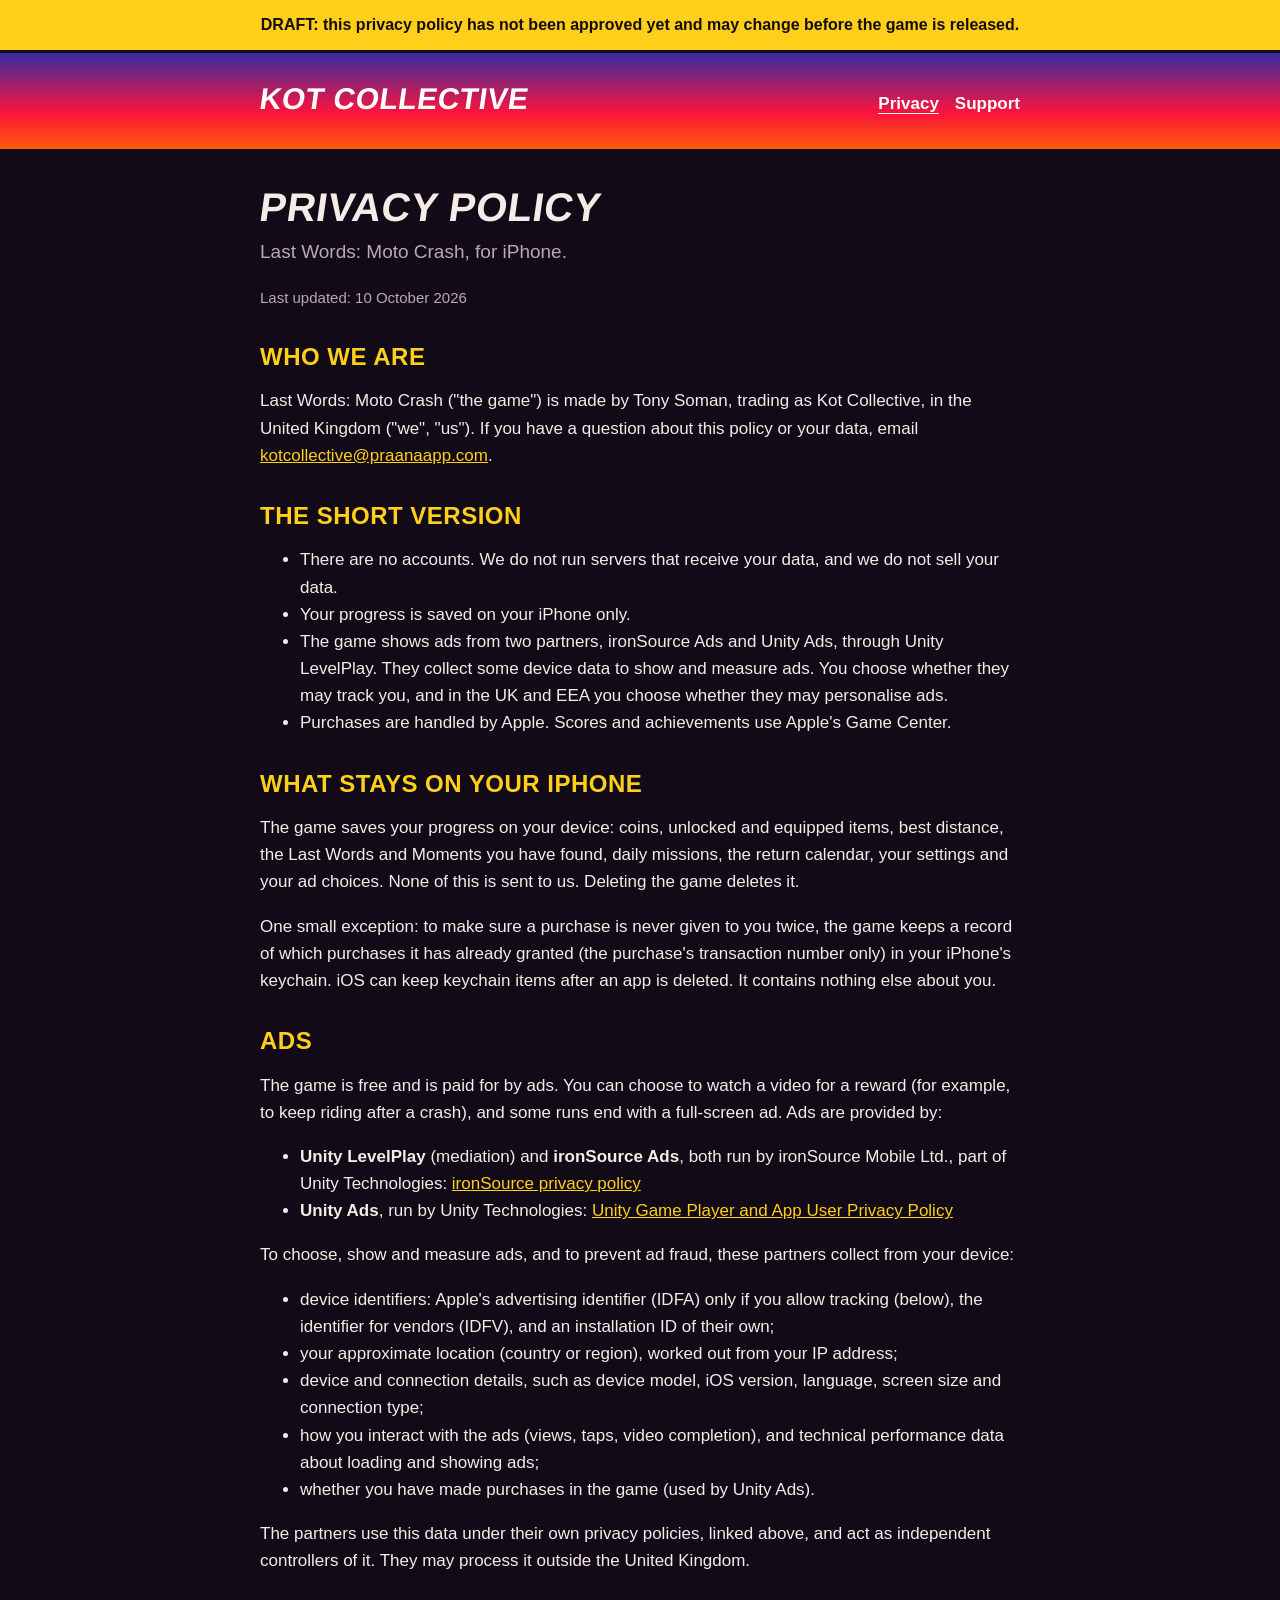
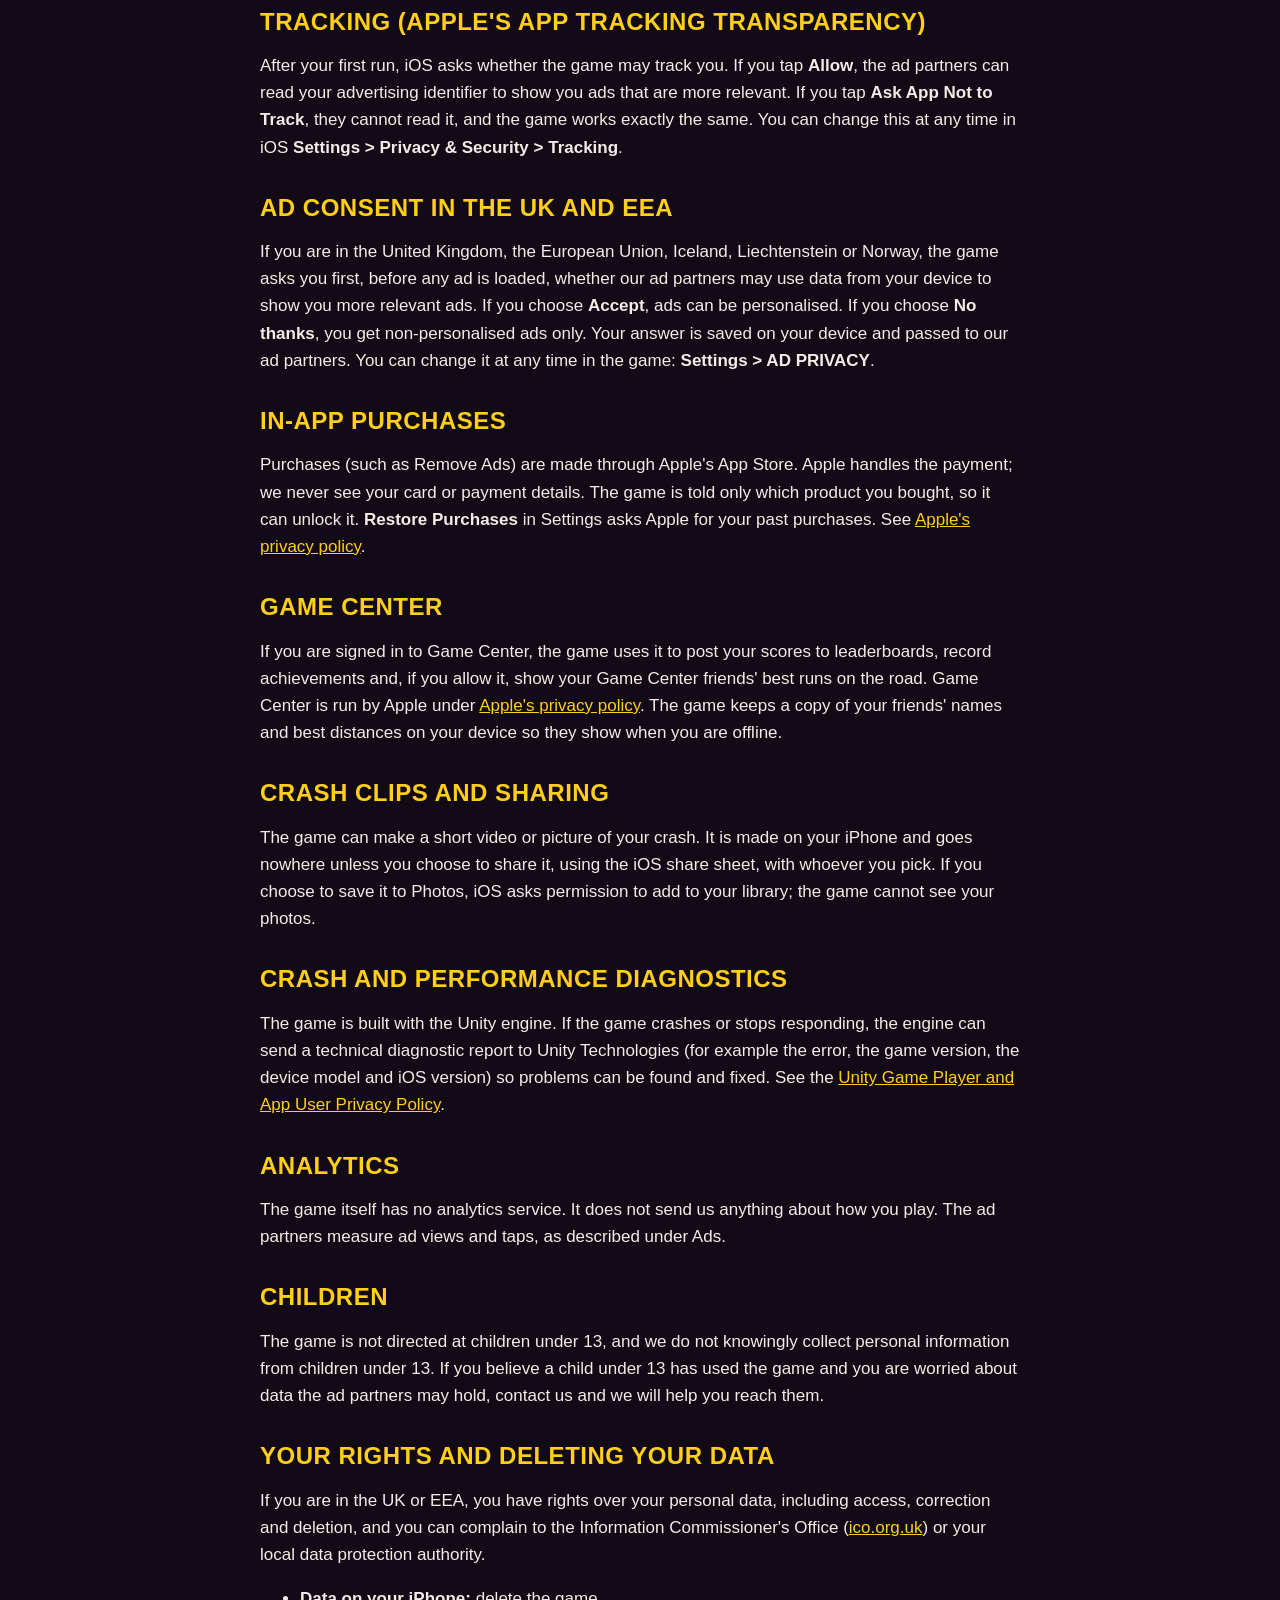
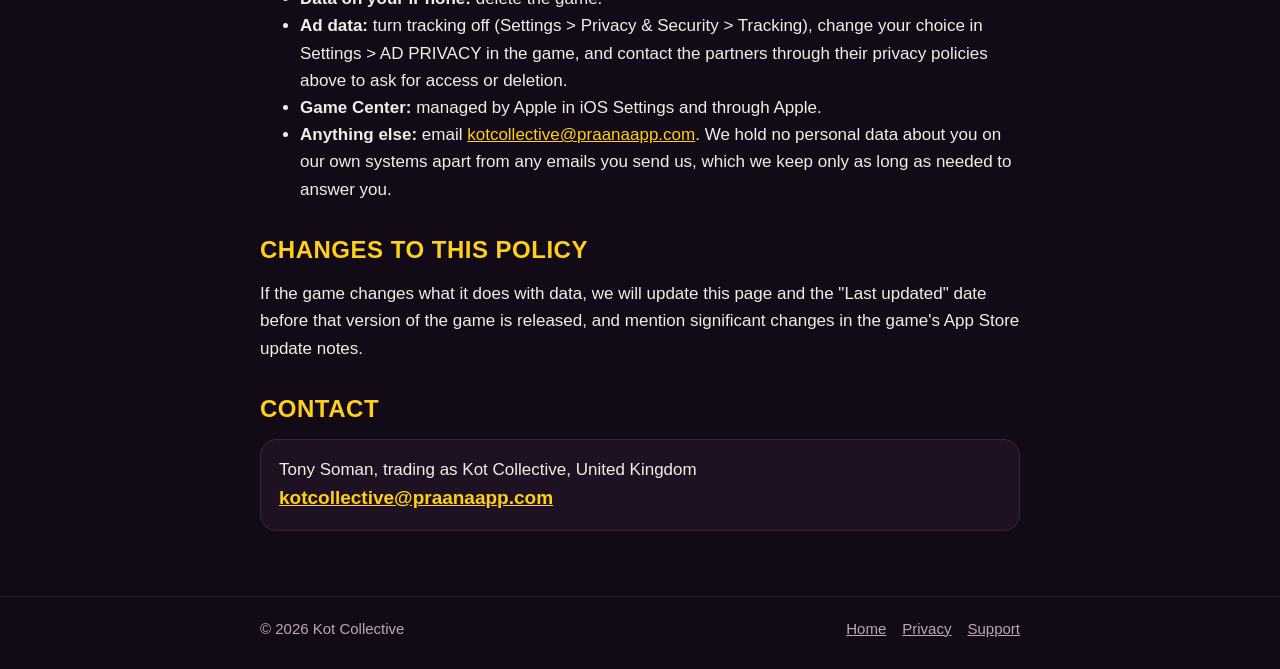
==== privacy/index.html @ b00e263d "Kot Collective site: home, privacy policy (DRAFT), support, app-ads.txt" ====
<!doctype html>
<html lang="en-GB">
<head>
<meta charset="utf-8">
<meta name="viewport" content="width=device-width, initial-scale=1">
<title>Privacy Policy - Kot Collective</title>
<meta name="description" content="Privacy policy for Last Words: Moto Crash by Kot Collective.">
<link rel="stylesheet" href="/assets/style.css">
<link rel="icon" type="image/png" href="/assets/last-words-icon.png">
</head>
<body>
<div class="draft" role="note">DRAFT: this privacy policy has not been approved yet and may change before the game is released.</div>
<header class="sky">
  <div class="wrap">
    <a class="brand" href="/">Kot Collective</a>
    <nav><a href="/privacy/" aria-current="page">Privacy</a><a href="/support/">Support</a></nav>
  </div>
</header>

<main>
  <div class="wrap">
    <h1>Privacy Policy</h1>
    <p class="lede">Last Words: Moto Crash, for iPhone.</p>
    <p class="updated">Last updated: 10 October 2026</p>

    <h2>Who we are</h2>
    <p>Last Words: Moto Crash ("the game") is made by Tony Soman, trading as Kot Collective, in the United Kingdom ("we", "us"). If you have a question about this policy or your data, email <a href="mailto:kotcollective@praanaapp.com">kotcollective@praanaapp.com</a>.</p>

    <h2>The short version</h2>
    <ul>
      <li>There are no accounts. We do not run servers that receive your data, and we do not sell your data.</li>
      <li>Your progress is saved on your iPhone only.</li>
      <li>The game shows ads from two partners, ironSource Ads and Unity Ads, through Unity LevelPlay. They collect some device data to show and measure ads. You choose whether they may track you, and in the UK and EEA you choose whether they may personalise ads.</li>
      <li>Purchases are handled by Apple. Scores and achievements use Apple's Game Center.</li>
    </ul>

    <h2>What stays on your iPhone</h2>
    <p>The game saves your progress on your device: coins, unlocked and equipped items, best distance, the Last Words and Moments you have found, daily missions, the return calendar, your settings and your ad choices. None of this is sent to us. Deleting the game deletes it.</p>
    <p>One small exception: to make sure a purchase is never given to you twice, the game keeps a record of which purchases it has already granted (the purchase's transaction number only) in your iPhone's keychain. iOS can keep keychain items after an app is deleted. It contains nothing else about you.</p>

    <h2>Ads</h2>
    <p>The game is free and is paid for by ads. You can choose to watch a video for a reward (for example, to keep riding after a crash), and some runs end with a full-screen ad. Ads are provided by:</p>
    <ul>
      <li><strong>Unity LevelPlay</strong> (mediation) and <strong>ironSource Ads</strong>, both run by ironSource Mobile Ltd., part of Unity Technologies: <a href="https://cdn.iads.unity3d.com/privacy-policy/privacypolicy.html">ironSource privacy policy</a></li>
      <li><strong>Unity Ads</strong>, run by Unity Technologies: <a href="https://unity.com/legal/game-player-and-app-user-privacy-policy">Unity Game Player and App User Privacy Policy</a></li>
    </ul>
    <p>To choose, show and measure ads, and to prevent ad fraud, these partners collect from your device:</p>
    <ul>
      <li>device identifiers: Apple's advertising identifier (IDFA) only if you allow tracking (below), the identifier for vendors (IDFV), and an installation ID of their own;</li>
      <li>your approximate location (country or region), worked out from your IP address;</li>
      <li>device and connection details, such as device model, iOS version, language, screen size and connection type;</li>
      <li>how you interact with the ads (views, taps, video completion), and technical performance data about loading and showing ads;</li>
      <li>whether you have made purchases in the game (used by Unity Ads).</li>
    </ul>
    <p>The partners use this data under their own privacy policies, linked above, and act as independent controllers of it. They may process it outside the United Kingdom.</p>

    <h2>Tracking (Apple's App Tracking Transparency)</h2>
    <p>After your first run, iOS asks whether the game may track you. If you tap <strong>Allow</strong>, the ad partners can read your advertising identifier to show you ads that are more relevant. If you tap <strong>Ask App Not to Track</strong>, they cannot read it, and the game works exactly the same. You can change this at any time in iOS <strong>Settings &gt; Privacy &amp; Security &gt; Tracking</strong>.</p>

    <h2>Ad consent in the UK and EEA</h2>
    <p>If you are in the United Kingdom, the European Union, Iceland, Liechtenstein or Norway, the game asks you first, before any ad is loaded, whether our ad partners may use data from your device to show you more relevant ads. If you choose <strong>Accept</strong>, ads can be personalised. If you choose <strong>No thanks</strong>, you get non-personalised ads only. Your answer is saved on your device and passed to our ad partners. You can change it at any time in the game: <strong>Settings &gt; AD PRIVACY</strong>.</p>

    <h2>In-app purchases</h2>
    <p>Purchases (such as Remove Ads) are made through Apple's App Store. Apple handles the payment; we never see your card or payment details. The game is told only which product you bought, so it can unlock it. <strong>Restore Purchases</strong> in Settings asks Apple for your past purchases. See <a href="https://www.apple.com/legal/privacy/">Apple's privacy policy</a>.</p>

    <h2>Game Center</h2>
    <p>If you are signed in to Game Center, the game uses it to post your scores to leaderboards, record achievements and, if you allow it, show your Game Center friends' best runs on the road. Game Center is run by Apple under <a href="https://www.apple.com/legal/privacy/">Apple's privacy policy</a>. The game keeps a copy of your friends' names and best distances on your device so they show when you are offline.</p>

    <h2>Crash clips and sharing</h2>
    <p>The game can make a short video or picture of your crash. It is made on your iPhone and goes nowhere unless you choose to share it, using the iOS share sheet, with whoever you pick. If you choose to save it to Photos, iOS asks permission to add to your library; the game cannot see your photos.</p>

    <h2>Crash and performance diagnostics</h2>
    <p>The game is built with the Unity engine. If the game crashes or stops responding, the engine can send a technical diagnostic report to Unity Technologies (for example the error, the game version, the device model and iOS version) so problems can be found and fixed. See the <a href="https://unity.com/legal/game-player-and-app-user-privacy-policy">Unity Game Player and App User Privacy Policy</a>.</p>

    <h2>Analytics</h2>
    <p>The game itself has no analytics service. It does not send us anything about how you play. The ad partners measure ad views and taps, as described under Ads.</p>

    <h2>Children</h2>
    <p>The game is not directed at children under 13, and we do not knowingly collect personal information from children under 13. If you believe a child under 13 has used the game and you are worried about data the ad partners may hold, contact us and we will help you reach them.</p>

    <h2>Your rights and deleting your data</h2>
    <p>If you are in the UK or EEA, you have rights over your personal data, including access, correction and deletion, and you can complain to the Information Commissioner's Office (<a href="https://ico.org.uk/">ico.org.uk</a>) or your local data protection authority.</p>
    <ul>
      <li><strong>Data on your iPhone:</strong> delete the game.</li>
      <li><strong>Ad data:</strong> turn tracking off (Settings &gt; Privacy &amp; Security &gt; Tracking), change your choice in Settings &gt; AD PRIVACY in the game, and contact the partners through their privacy policies above to ask for access or deletion.</li>
      <li><strong>Game Center:</strong> managed by Apple in iOS Settings and through Apple.</li>
      <li><strong>Anything else:</strong> email <a href="mailto:kotcollective@praanaapp.com">kotcollective@praanaapp.com</a>. We hold no personal data about you on our own systems apart from any emails you send us, which we keep only as long as needed to answer you.</li>
    </ul>

    <h2>Changes to this policy</h2>
    <p>If the game changes what it does with data, we will update this page and the "Last updated" date before that version of the game is released, and mention significant changes in the game's App Store update notes.</p>

    <h2>Contact</h2>
    <p class="contact">Tony Soman, trading as Kot Collective, United Kingdom<br><a href="mailto:kotcollective@praanaapp.com">kotcollective@praanaapp.com</a></p>
  </div>
</main>

<footer>
  <div class="wrap">
    <span>&copy; 2026 Kot Collective</span>
    <span><a href="/">Home</a><a href="/privacy/">Privacy</a><a href="/support/">Support</a></span>
  </div>
</footer>
</body>
</html>
---- assets/style.css ----
/* Kot Collective - plain CSS, no frameworks, no web fonts (nothing is loaded from anyone else's server). */
:root {
  --bg: #120a16;
  --panel: #1e1222;
  --ink: #f4ece6;
  --muted: #b9a9b4;
  --orange: #ff5a0a;
  --magenta: #fa143c;
  --purple: #372da0;
  --yellow: #ffcf19;
  --display: "Avenir Next Condensed", "Impact", "Haettenschweiler", "Arial Narrow", "Roboto Condensed", sans-serif;
  --body: -apple-system, BlinkMacSystemFont, "Segoe UI", Roboto, "Helvetica Neue", Arial, sans-serif;
}
* { box-sizing: border-box; }
html { -webkit-text-size-adjust: 100%; }
body {
  margin: 0; background: var(--bg); color: var(--ink);
  font: 17px/1.6 var(--body);
  min-height: 100vh; display: flex; flex-direction: column;
}
a { color: var(--yellow); }
a:hover { color: #fff; }

/* the sunset band across the top - the game's own sky colours */
.sky {
  background: linear-gradient(180deg, var(--purple) 0%, var(--magenta) 62%, var(--orange) 100%);
  padding: 22px 20px 26px;
}
.sky .wrap { display: flex; align-items: baseline; justify-content: space-between; gap: 16px; flex-wrap: wrap; }
.brand {
  font-family: var(--display); font-weight: 800; font-stretch: condensed; text-transform: uppercase;
  font-size: 30px; letter-spacing: 0.5px; color: #fff; text-decoration: none;
  display: inline-block; transform: skewX(-8deg);
}
.brand:hover { color: #fff; }
.sky nav a { color: #fff; text-decoration: none; font-weight: 600; margin-left: 16px; }
.sky nav a:first-child { margin-left: 0; }
.sky nav a:hover, .sky nav a[aria-current="page"] { text-decoration: underline; text-underline-offset: 4px; }

.wrap { max-width: 760px; margin: 0 auto; }
main { flex: 1; padding: 36px 16px 48px; }

h1, h2 {
  font-family: var(--display); font-weight: 800; font-stretch: condensed; text-transform: uppercase;
  letter-spacing: 0.5px; line-height: 1.1;
}
h1 { font-size: 40px; margin: 0 0 8px; transform: skewX(-8deg); transform-origin: left; }
h2 { font-size: 24px; margin: 34px 0 8px; color: var(--yellow); }
h3 { font-size: 18px; margin: 22px 0 4px; }
p, li { color: var(--ink); }
.lede { color: var(--muted); font-size: 19px; margin-top: 0; }
.updated { color: var(--muted); font-size: 15px; }

/* the draft banner: stays until Tony approves the policy */
.draft {
  background: var(--yellow); color: #140c10; font-weight: 700; text-align: center;
  padding: 12px 16px; border-bottom: 3px solid #140c10; font-size: 16px;
}

/* the game card on the home page */
.card {
  display: flex; gap: 20px; align-items: center;
  background: var(--panel); border: 1px solid #3a2638; border-radius: 22px; padding: 20px;
  box-shadow: 0 10px 30px rgba(0, 0, 0, 0.35);
}
.card img.icon { width: 112px; height: 112px; border-radius: 24px; flex: none; }
.card h2 { margin: 0 0 6px; color: #fff; font-size: 30px; transform: skewX(-8deg); transform-origin: left; }
.card p { margin: 0 0 12px; color: var(--muted); }
.badge img { height: 48px; width: auto; display: block; }
.soon { display: inline-block; font-weight: 700; color: var(--yellow); }

.faq h3 { color: #fff; }
.contact {
  background: var(--panel); border-radius: 16px; padding: 16px 18px; border: 1px solid #3a2638;
}
.contact a { font-weight: 700; font-size: 19px; word-break: break-all; }

footer { border-top: 1px solid #2c1a2c; padding: 20px 16px 28px; color: var(--muted); font-size: 15px; }
footer .wrap { display: flex; justify-content: space-between; gap: 12px; flex-wrap: wrap; }
footer a { color: var(--muted); margin-left: 16px; }
footer a:first-child { margin-left: 0; }
footer a:hover { color: #fff; }

@media (max-width: 520px) {
  body { font-size: 16px; }
  .brand { font-size: 26px; }
  h1 { font-size: 32px; }
  .card { flex-direction: column; align-items: flex-start; }
  .card img.icon { width: 96px; height: 96px; border-radius: 21px; }
  .card h2 { font-size: 26px; }
}
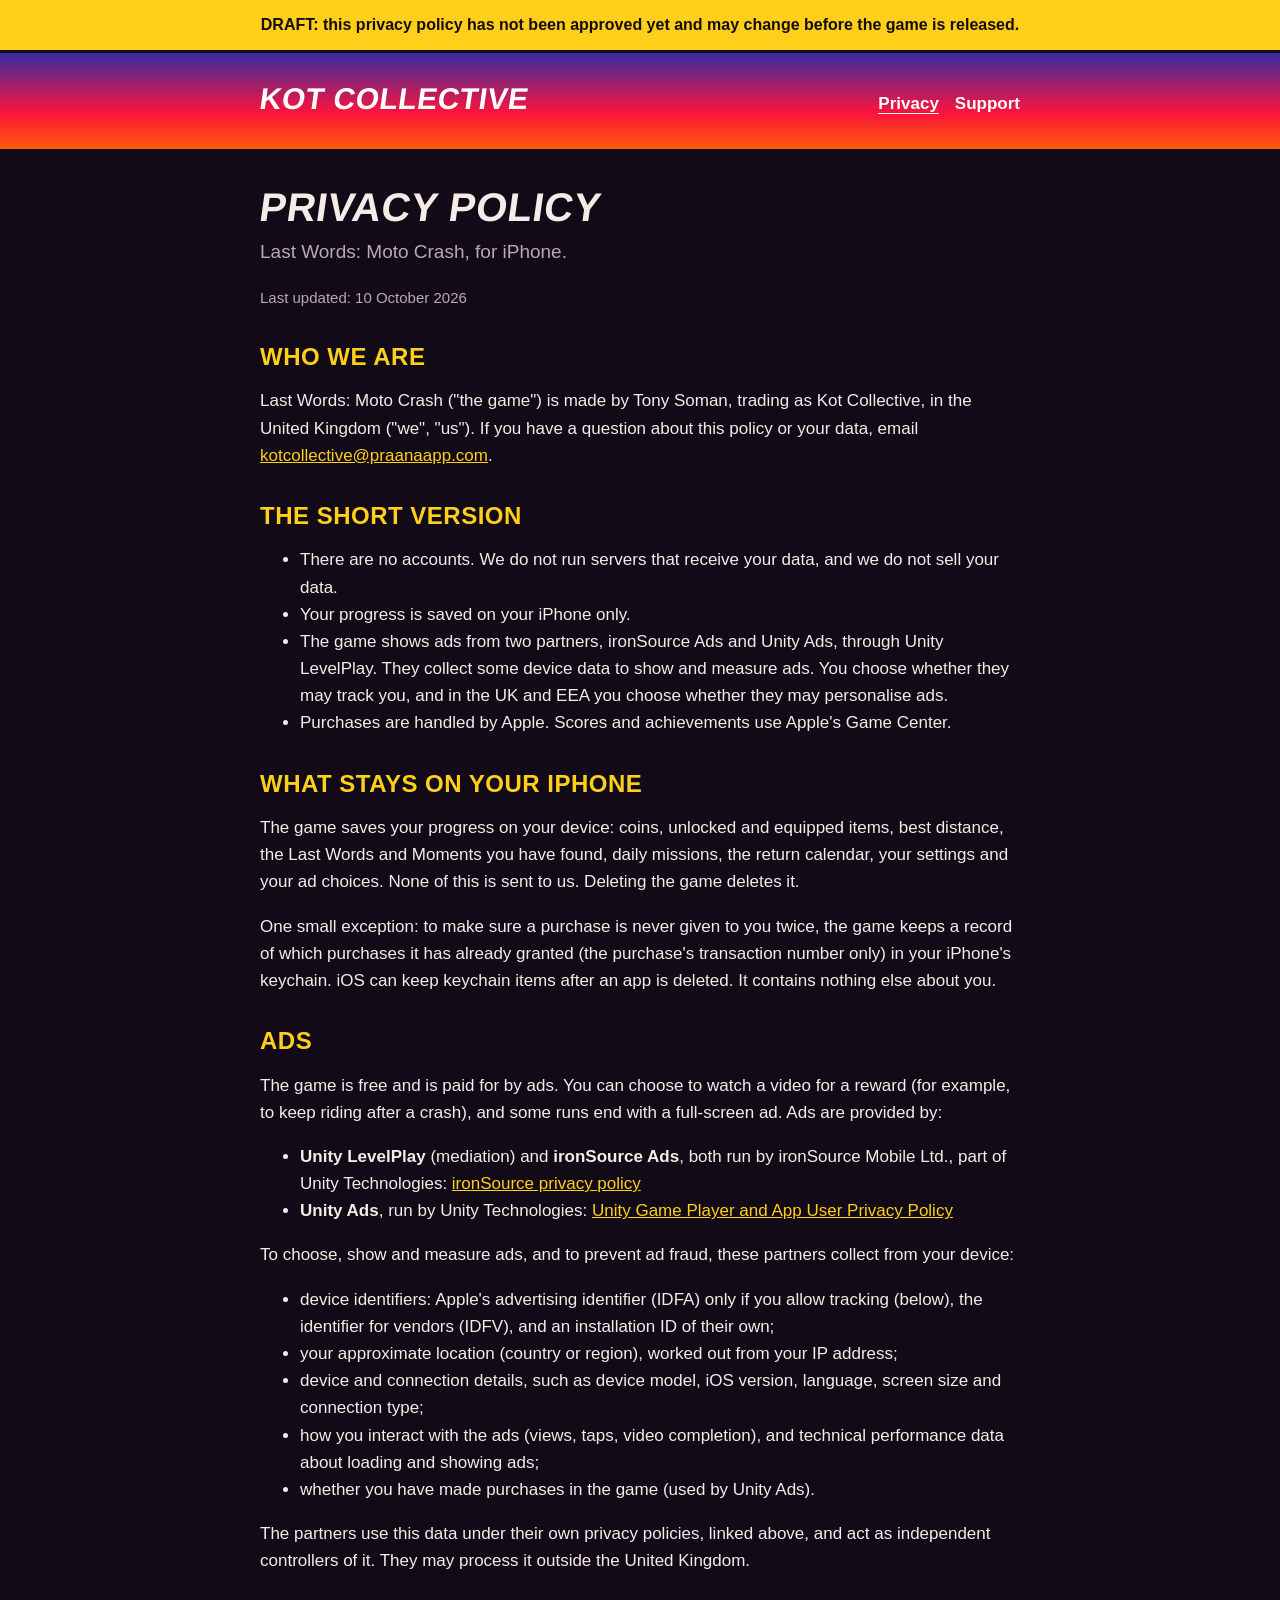
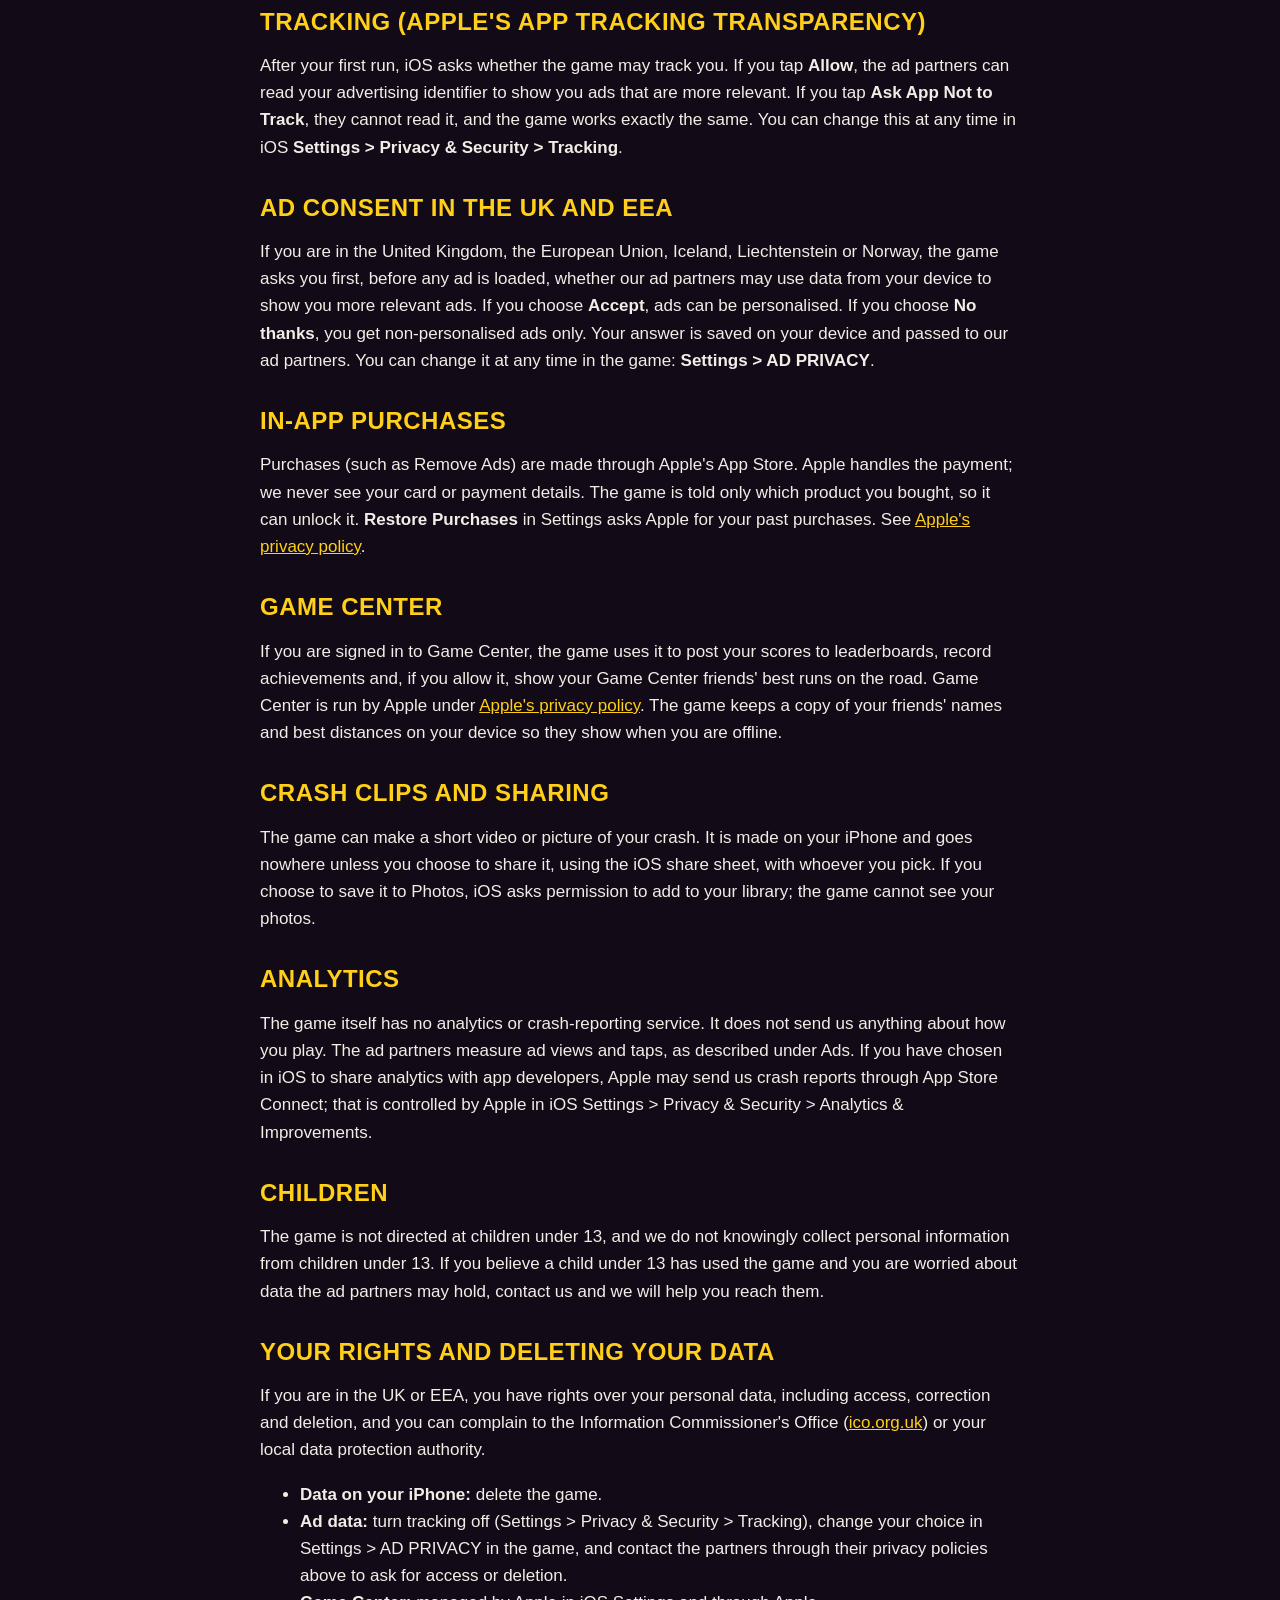
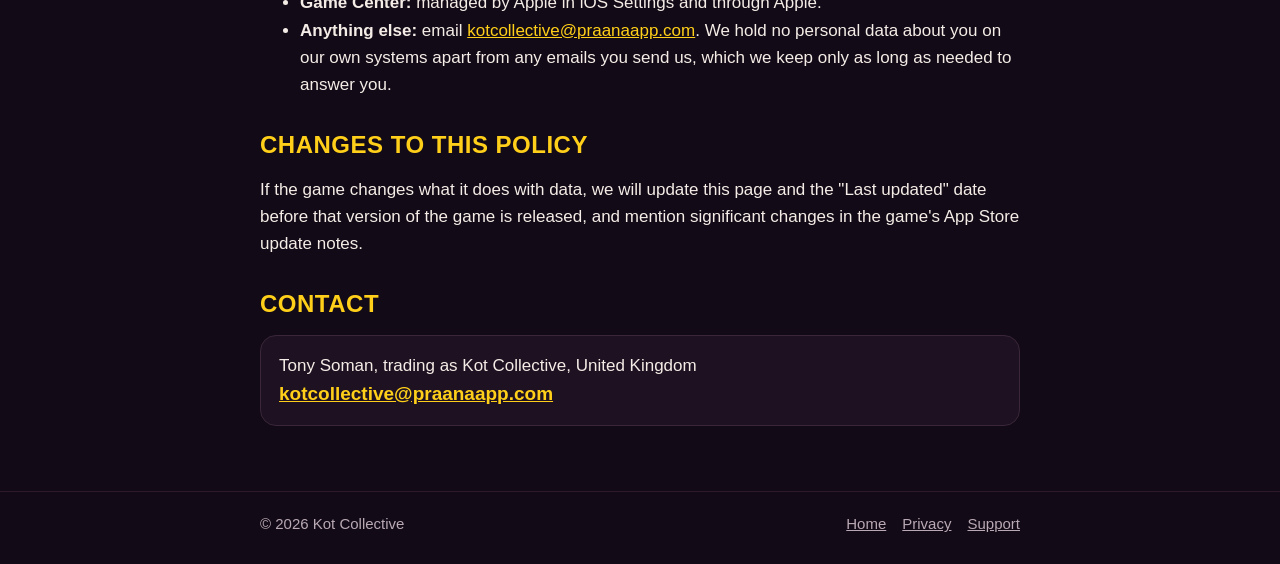
==== commit 5e9f6b79: "Privacy draft: Unity crash diagnostics removed (switched off in the game); Apple's crash reports not" ====
--- a/privacy/index.html
+++ b/privacy/index.html
@@ -69,11 +69,8 @@
     <h2>Crash clips and sharing</h2>
     <p>The game can make a short video or picture of your crash. It is made on your iPhone and goes nowhere unless you choose to share it, using the iOS share sheet, with whoever you pick. If you choose to save it to Photos, iOS asks permission to add to your library; the game cannot see your photos.</p>
 
-    <h2>Crash and performance diagnostics</h2>
-    <p>The game is built with the Unity engine. If the game crashes or stops responding, the engine can send a technical diagnostic report to Unity Technologies (for example the error, the game version, the device model and iOS version) so problems can be found and fixed. See the <a href="https://unity.com/legal/game-player-and-app-user-privacy-policy">Unity Game Player and App User Privacy Policy</a>.</p>
-
     <h2>Analytics</h2>
-    <p>The game itself has no analytics service. It does not send us anything about how you play. The ad partners measure ad views and taps, as described under Ads.</p>
+    <p>The game itself has no analytics or crash-reporting service. It does not send us anything about how you play. The ad partners measure ad views and taps, as described under Ads. If you have chosen in iOS to share analytics with app developers, Apple may send us crash reports through App Store Connect; that is controlled by Apple in iOS Settings &gt; Privacy &amp; Security &gt; Analytics &amp; Improvements.</p>
 
     <h2>Children</h2>
     <p>The game is not directed at children under 13, and we do not knowingly collect personal information from children under 13. If you believe a child under 13 has used the game and you are worried about data the ad partners may hold, contact us and we will help you reach them.</p>
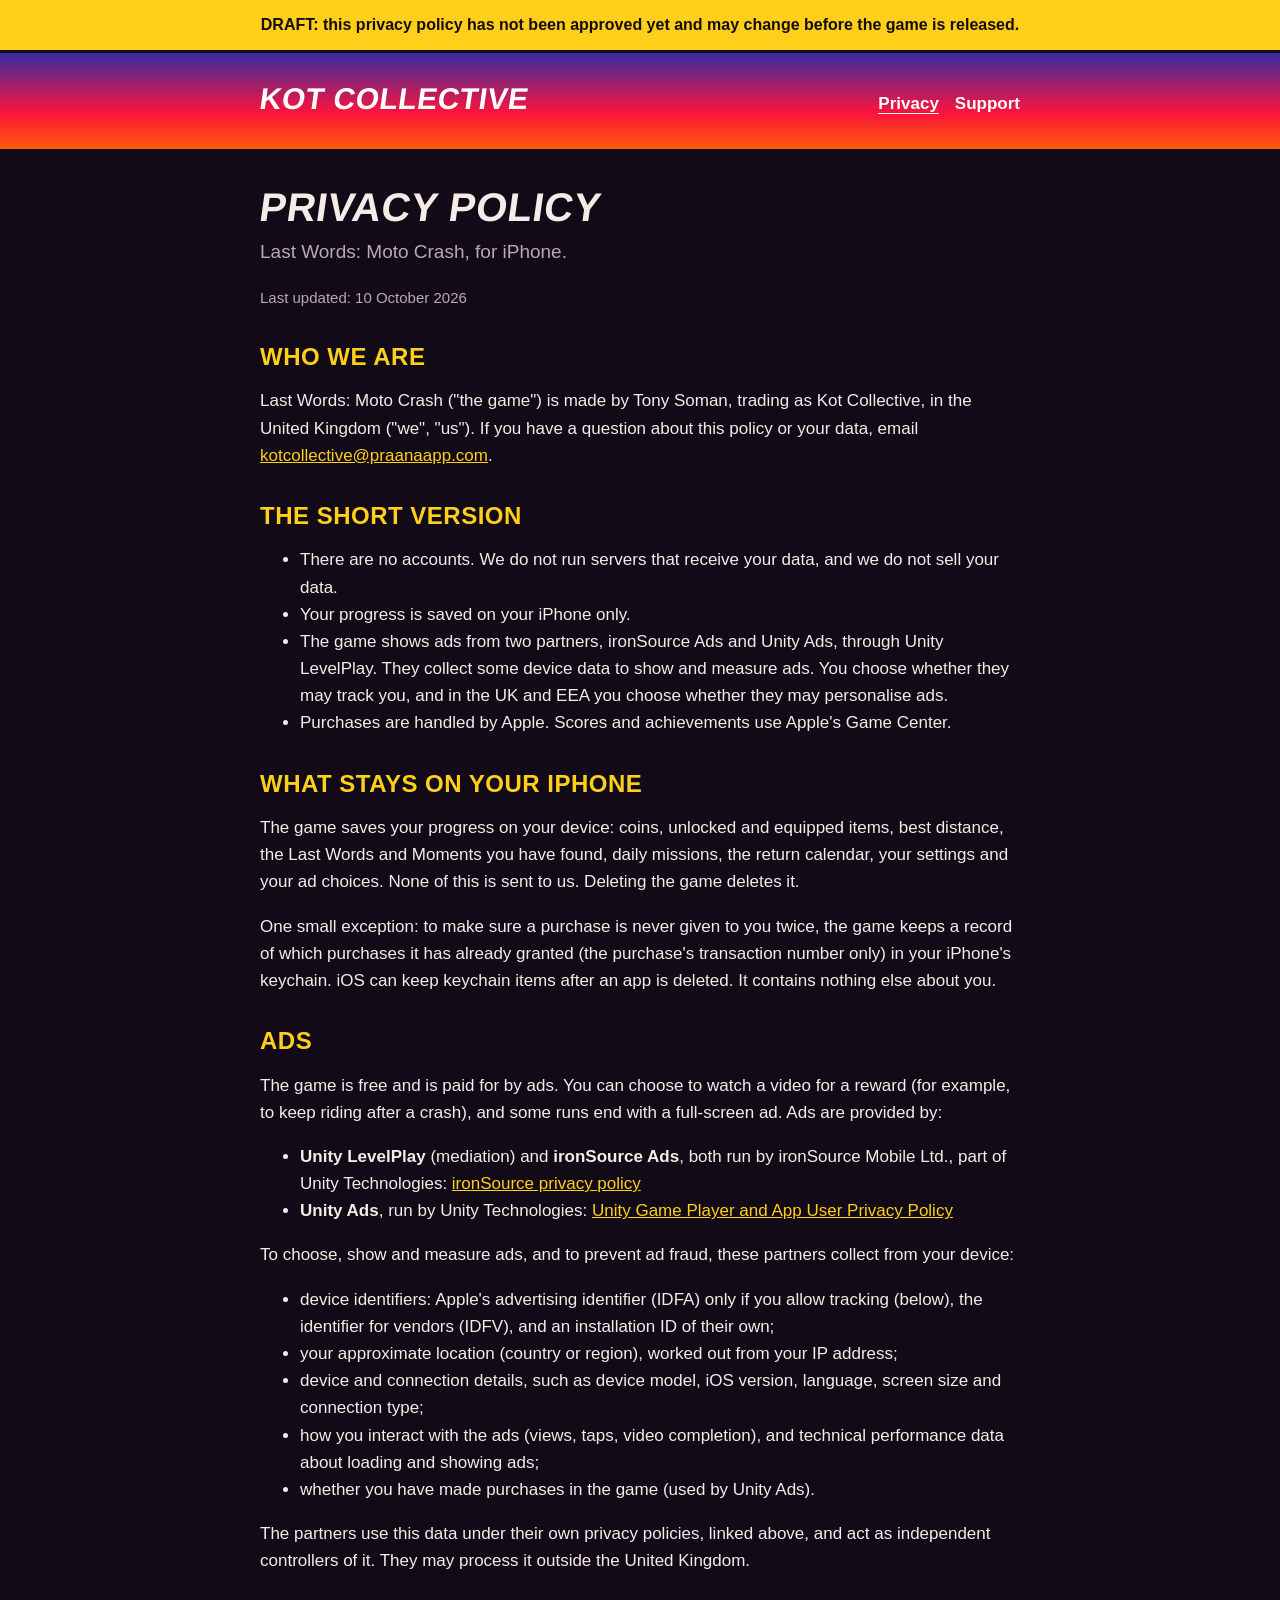
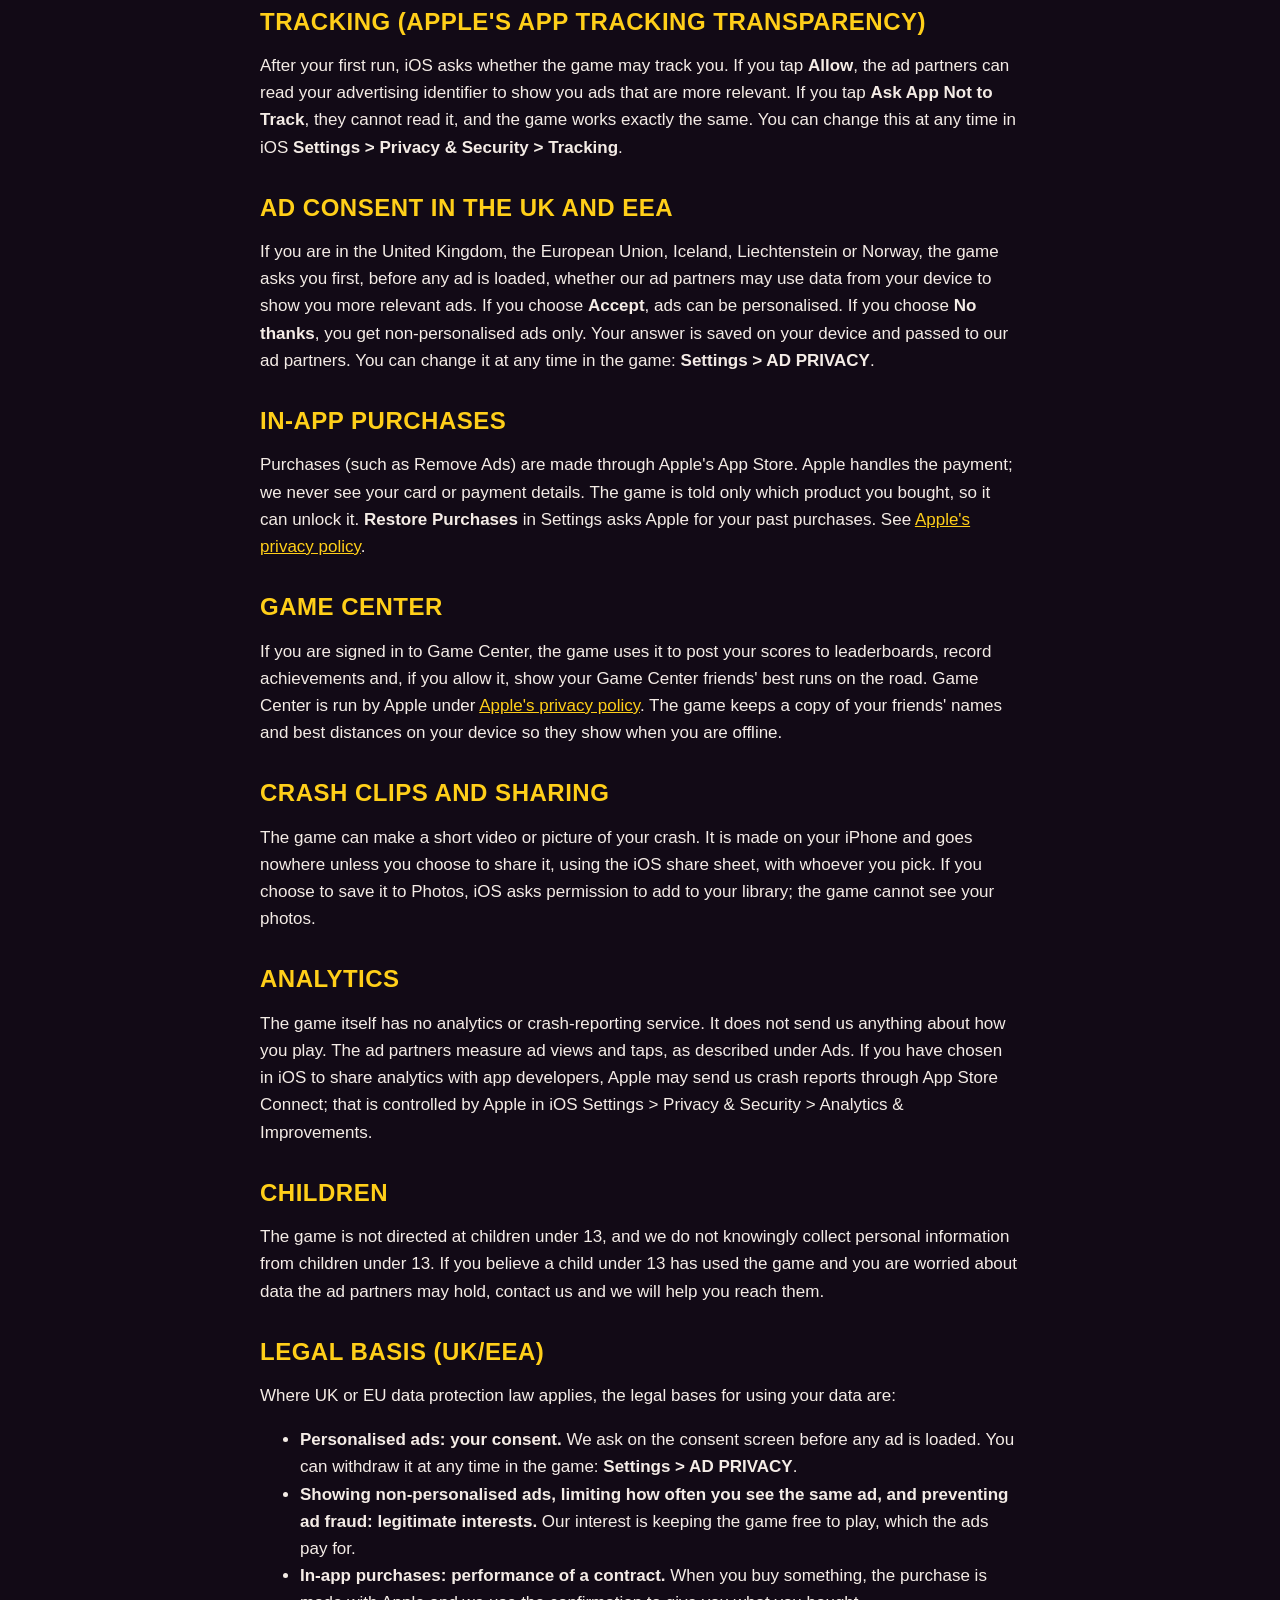
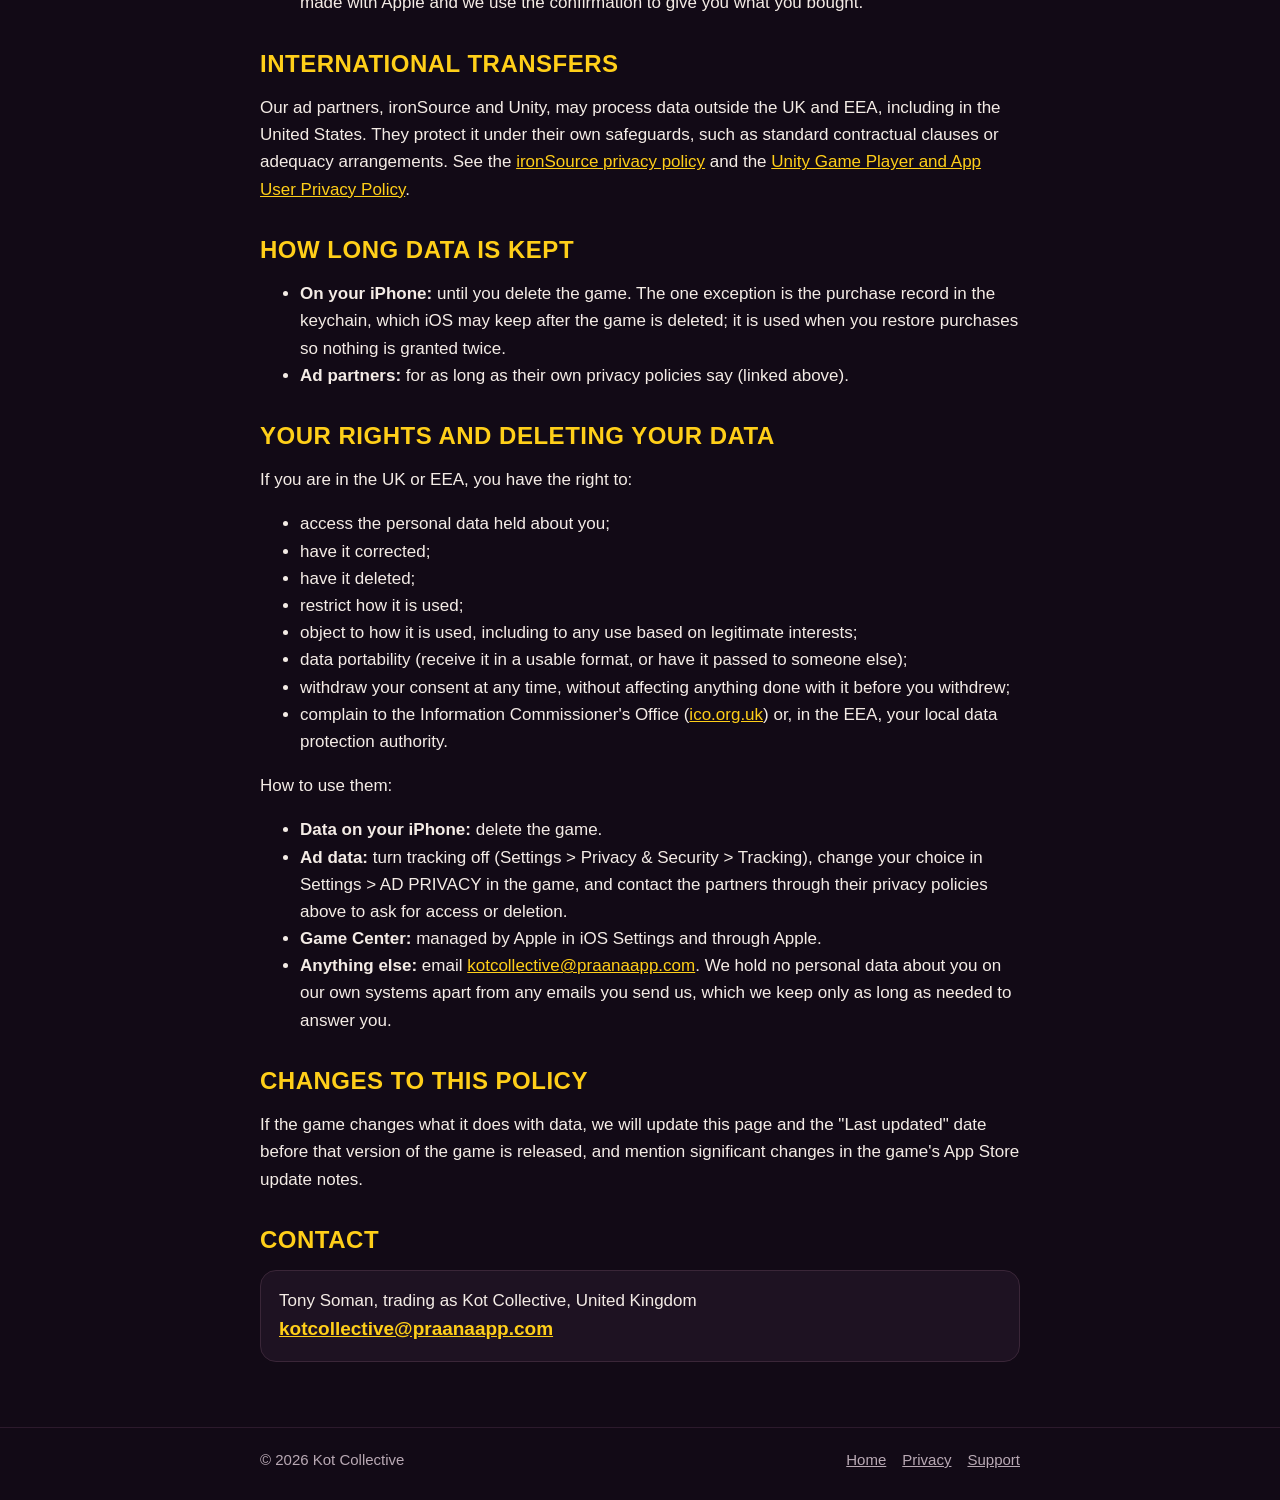
==== commit 0387d375: "Privacy draft: legal basis (UK/EEA), international transfers, how long data is kept, full UK/EEA rig" ====
--- a/privacy/index.html
+++ b/privacy/index.html
@@ -75,8 +75,36 @@
     <h2>Children</h2>
     <p>The game is not directed at children under 13, and we do not knowingly collect personal information from children under 13. If you believe a child under 13 has used the game and you are worried about data the ad partners may hold, contact us and we will help you reach them.</p>
 
+    <h2>Legal basis (UK/EEA)</h2>
+    <p>Where UK or EU data protection law applies, the legal bases for using your data are:</p>
+    <ul>
+      <li><strong>Personalised ads: your consent.</strong> We ask on the consent screen before any ad is loaded. You can withdraw it at any time in the game: <strong>Settings &gt; AD PRIVACY</strong>.</li>
+      <li><strong>Showing non-personalised ads, limiting how often you see the same ad, and preventing ad fraud: legitimate interests.</strong> Our interest is keeping the game free to play, which the ads pay for.</li>
+      <li><strong>In-app purchases: performance of a contract.</strong> When you buy something, the purchase is made with Apple and we use the confirmation to give you what you bought.</li>
+    </ul>
+
+    <h2>International transfers</h2>
+    <p>Our ad partners, ironSource and Unity, may process data outside the UK and EEA, including in the United States. They protect it under their own safeguards, such as standard contractual clauses or adequacy arrangements. See the <a href="https://cdn.iads.unity3d.com/privacy-policy/privacypolicy.html">ironSource privacy policy</a> and the <a href="https://unity.com/legal/game-player-and-app-user-privacy-policy">Unity Game Player and App User Privacy Policy</a>.</p>
+
+    <h2>How long data is kept</h2>
+    <ul>
+      <li><strong>On your iPhone:</strong> until you delete the game. The one exception is the purchase record in the keychain, which iOS may keep after the game is deleted; it is used when you restore purchases so nothing is granted twice.</li>
+      <li><strong>Ad partners:</strong> for as long as their own privacy policies say (linked above).</li>
+    </ul>
+
     <h2>Your rights and deleting your data</h2>
-    <p>If you are in the UK or EEA, you have rights over your personal data, including access, correction and deletion, and you can complain to the Information Commissioner's Office (<a href="https://ico.org.uk/">ico.org.uk</a>) or your local data protection authority.</p>
+    <p>If you are in the UK or EEA, you have the right to:</p>
+    <ul>
+      <li>access the personal data held about you;</li>
+      <li>have it corrected;</li>
+      <li>have it deleted;</li>
+      <li>restrict how it is used;</li>
+      <li>object to how it is used, including to any use based on legitimate interests;</li>
+      <li>data portability (receive it in a usable format, or have it passed to someone else);</li>
+      <li>withdraw your consent at any time, without affecting anything done with it before you withdrew;</li>
+      <li>complain to the Information Commissioner's Office (<a href="https://ico.org.uk/">ico.org.uk</a>) or, in the EEA, your local data protection authority.</li>
+    </ul>
+    <p>How to use them:</p>
     <ul>
       <li><strong>Data on your iPhone:</strong> delete the game.</li>
       <li><strong>Ad data:</strong> turn tracking off (Settings &gt; Privacy &amp; Security &gt; Tracking), change your choice in Settings &gt; AD PRIVACY in the game, and contact the partners through their privacy policies above to ask for access or deletion.</li>
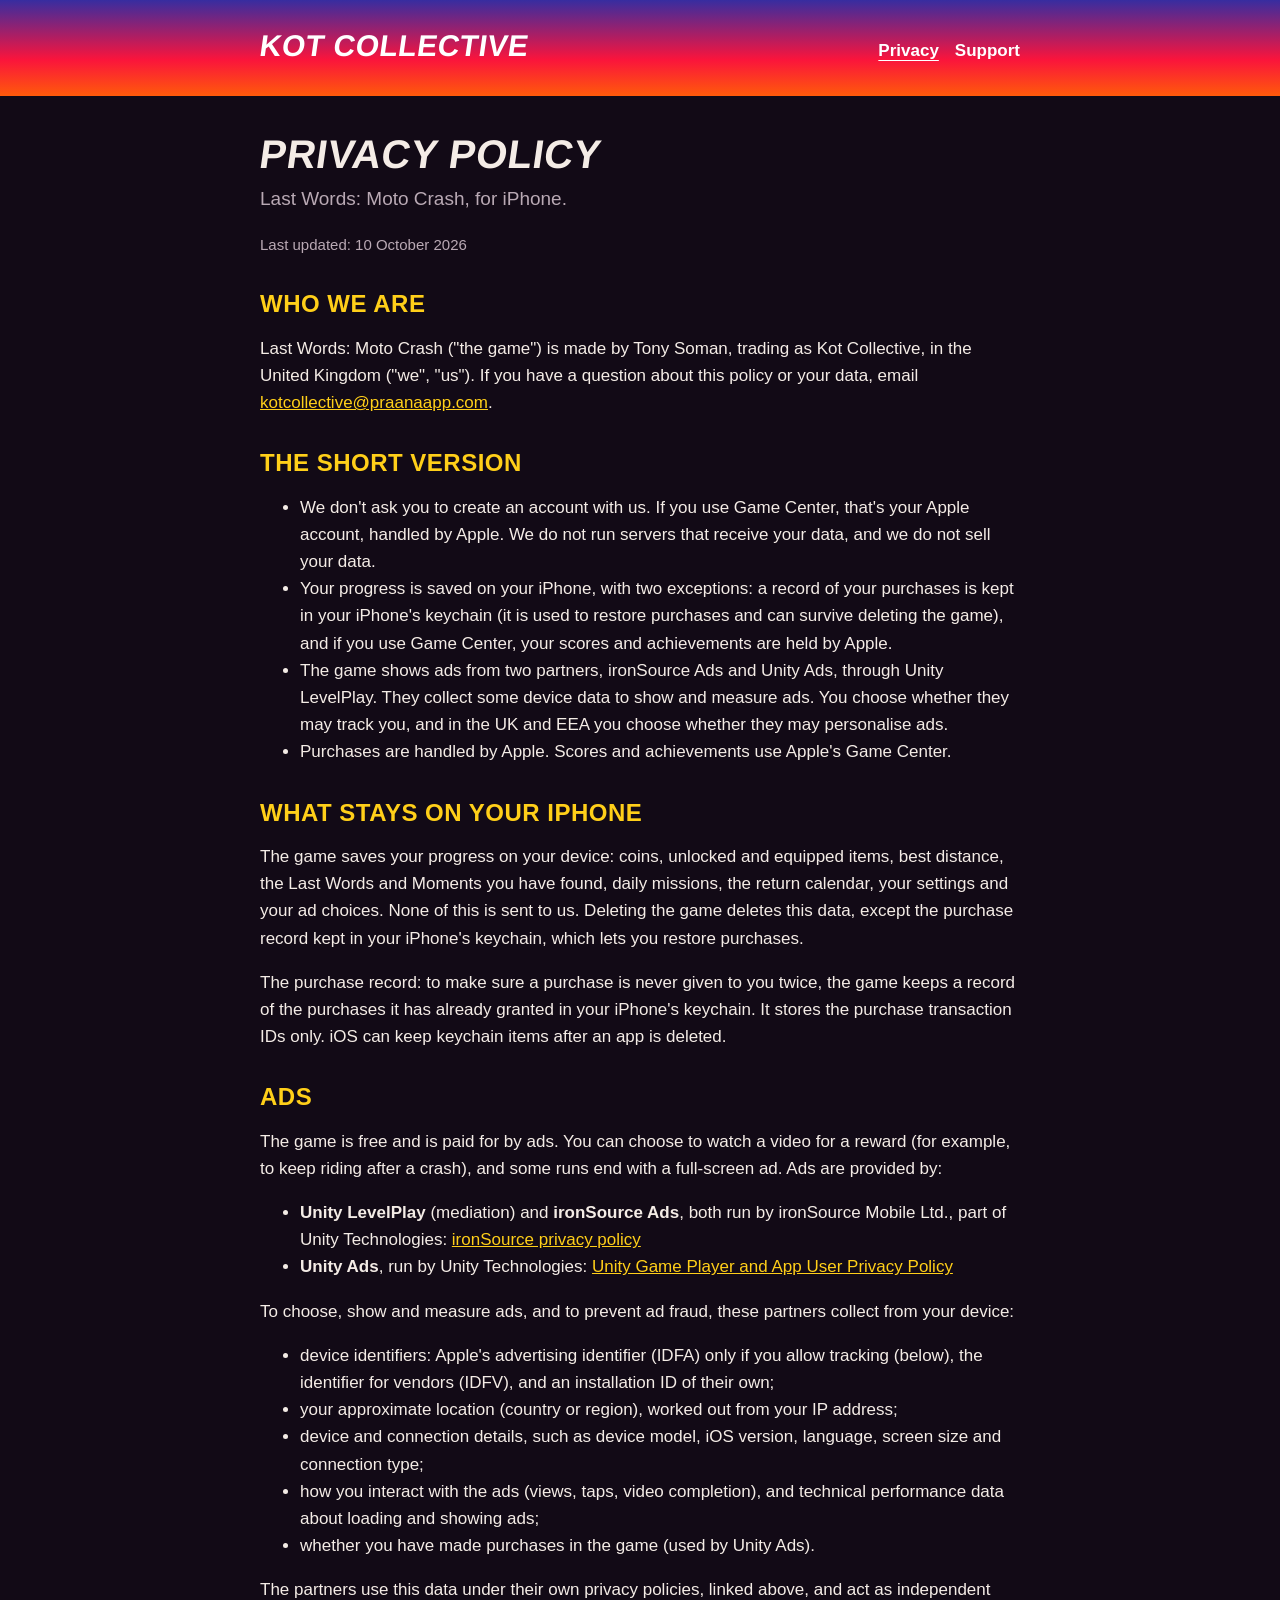
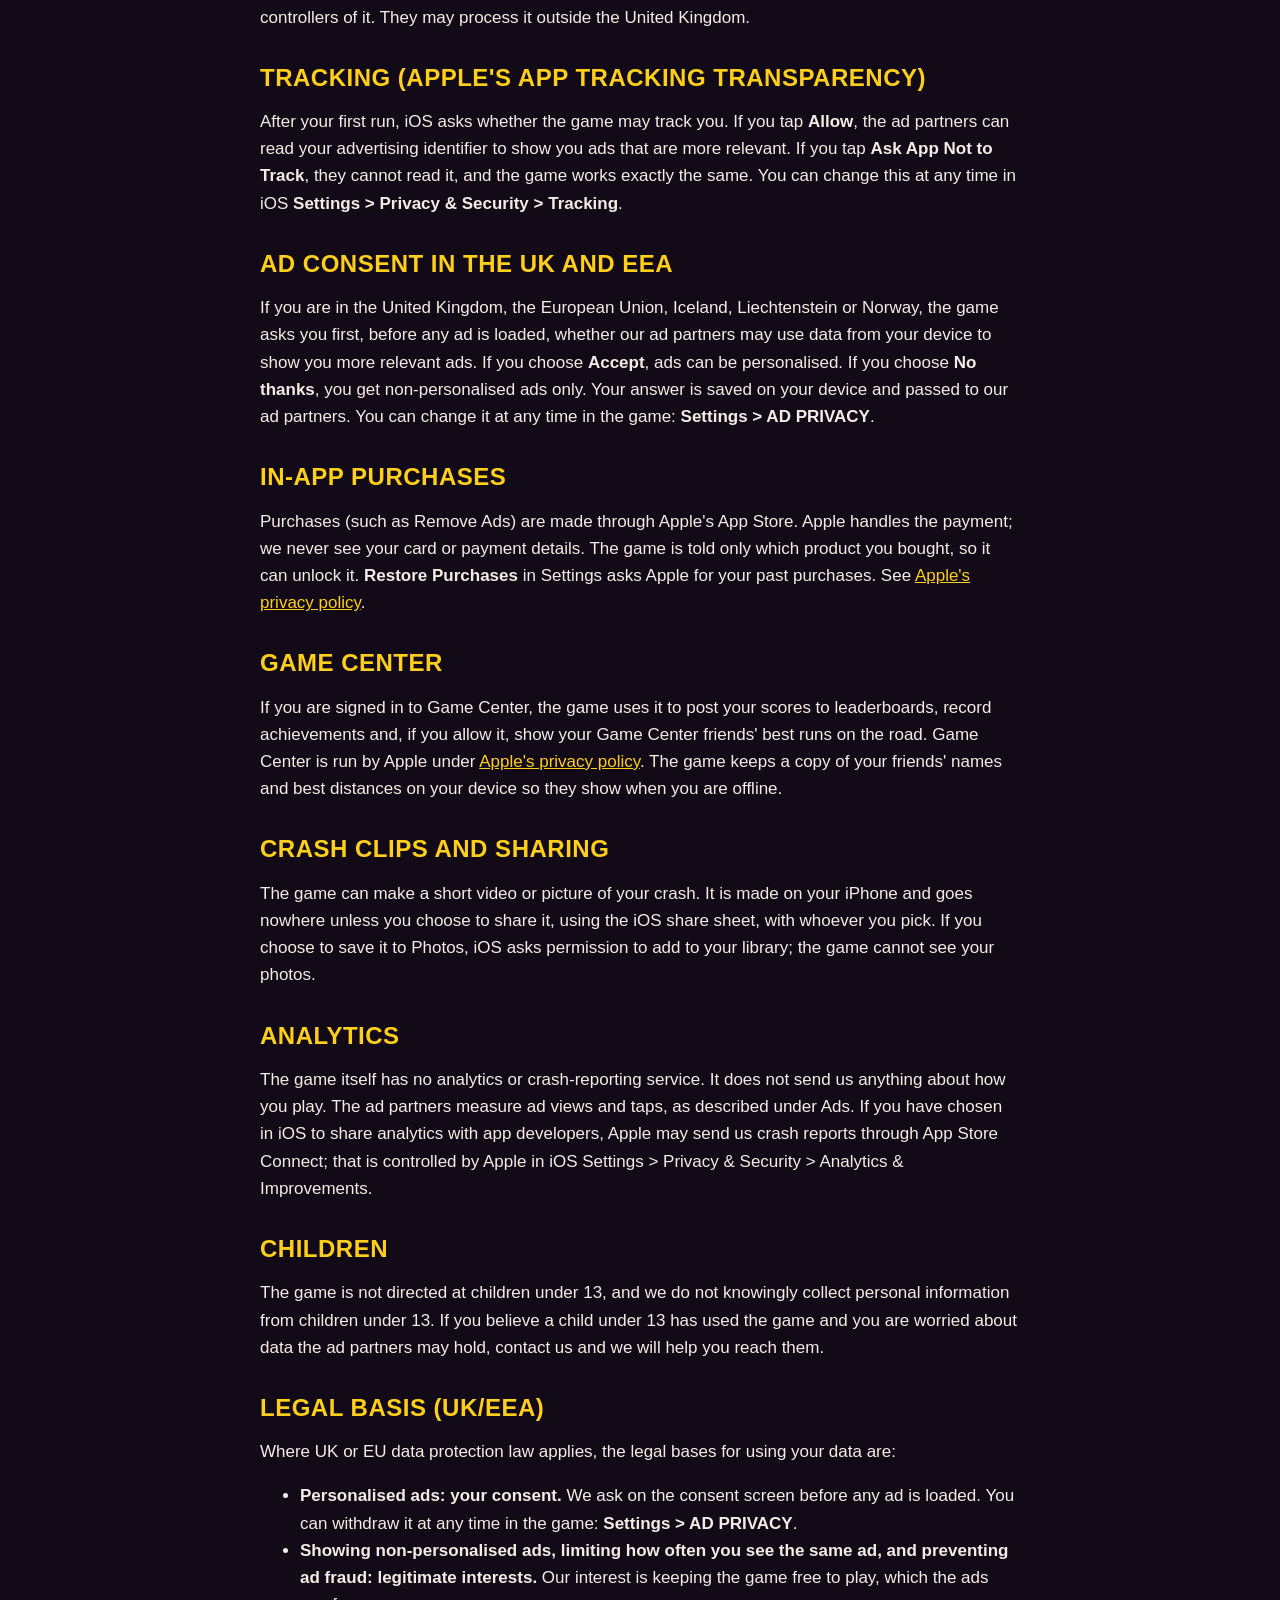
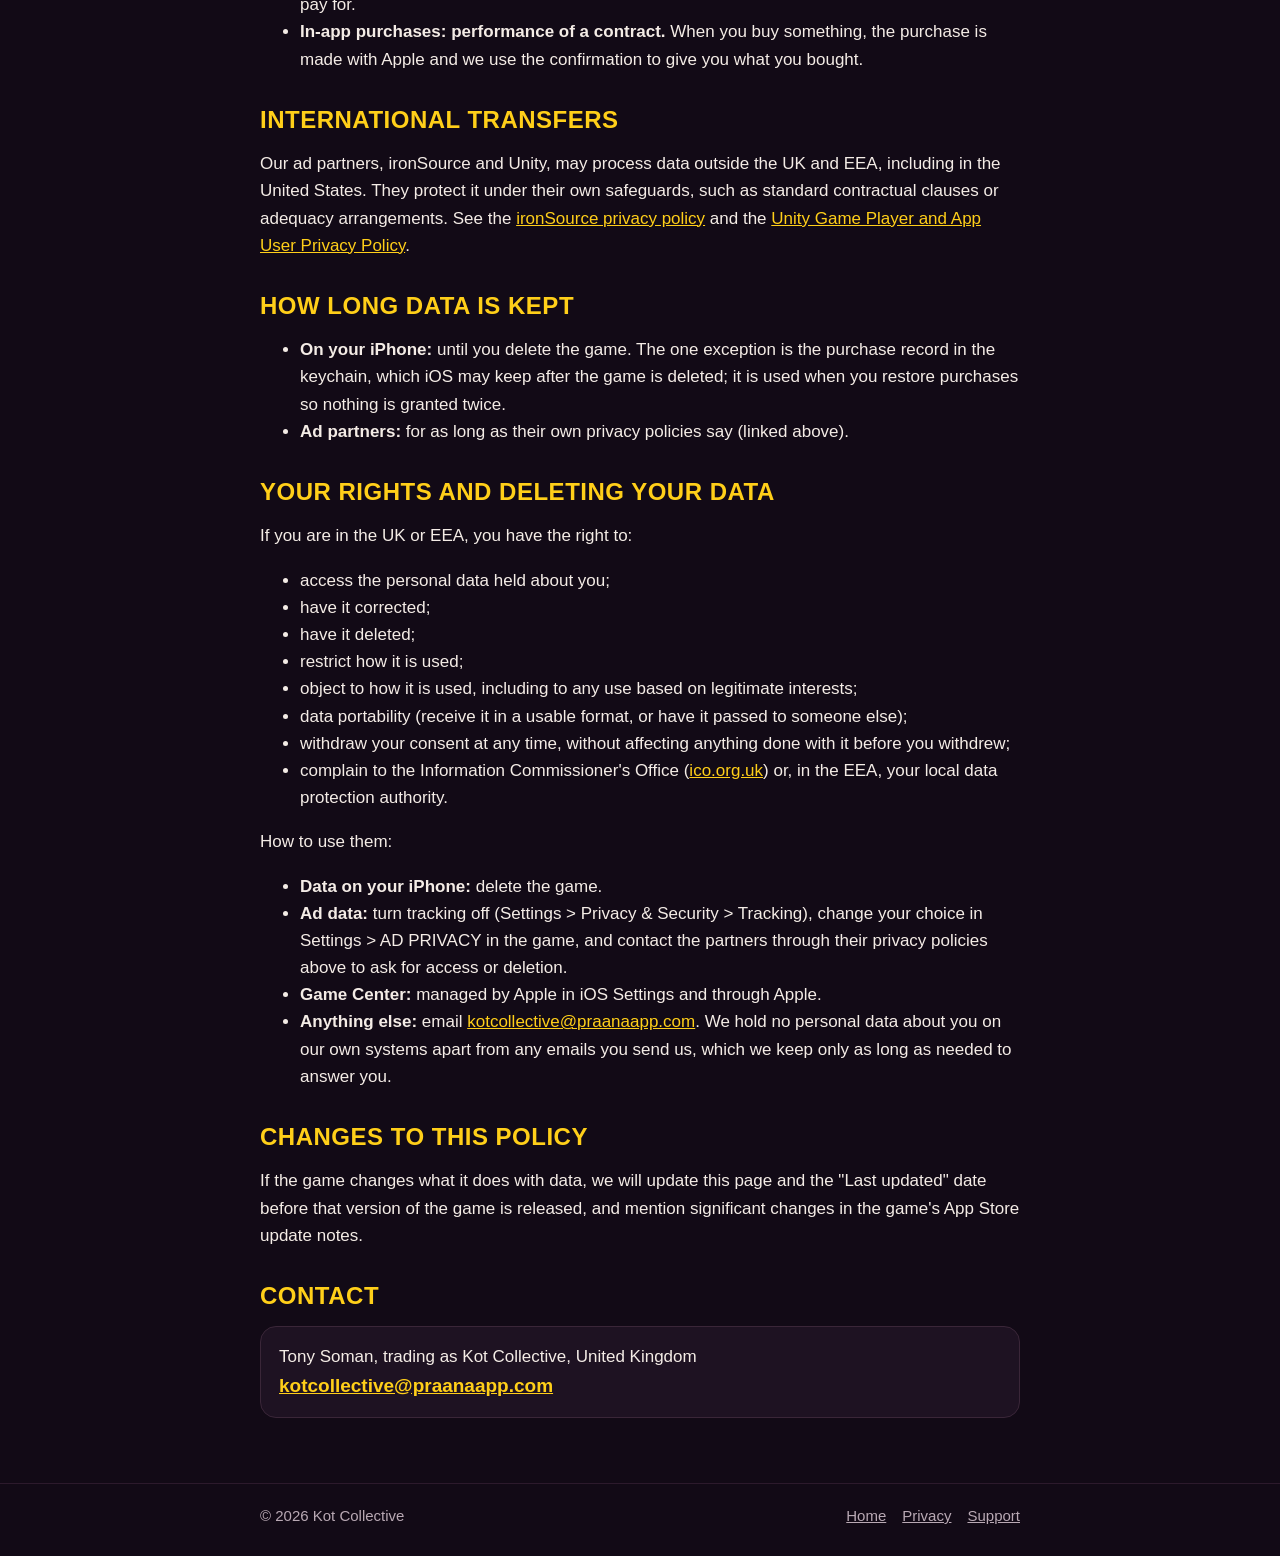
==== commit bd1da35c: "Privacy policy approved: account, keychain and Game Center wording; DRAFT banner removed" ====
--- a/privacy/index.html
+++ b/privacy/index.html
@@ -9,7 +9,6 @@
 <link rel="icon" type="image/png" href="/assets/last-words-icon.png">
 </head>
 <body>
-<div class="draft" role="note">DRAFT: this privacy policy has not been approved yet and may change before the game is released.</div>
 <header class="sky">
   <div class="wrap">
     <a class="brand" href="/">Kot Collective</a>
@@ -28,15 +27,15 @@
 
     <h2>The short version</h2>
     <ul>
-      <li>There are no accounts. We do not run servers that receive your data, and we do not sell your data.</li>
-      <li>Your progress is saved on your iPhone only.</li>
+      <li>We don't ask you to create an account with us. If you use Game Center, that's your Apple account, handled by Apple. We do not run servers that receive your data, and we do not sell your data.</li>
+      <li>Your progress is saved on your iPhone, with two exceptions: a record of your purchases is kept in your iPhone's keychain (it is used to restore purchases and can survive deleting the game), and if you use Game Center, your scores and achievements are held by Apple.</li>
       <li>The game shows ads from two partners, ironSource Ads and Unity Ads, through Unity LevelPlay. They collect some device data to show and measure ads. You choose whether they may track you, and in the UK and EEA you choose whether they may personalise ads.</li>
       <li>Purchases are handled by Apple. Scores and achievements use Apple's Game Center.</li>
     </ul>
 
     <h2>What stays on your iPhone</h2>
-    <p>The game saves your progress on your device: coins, unlocked and equipped items, best distance, the Last Words and Moments you have found, daily missions, the return calendar, your settings and your ad choices. None of this is sent to us. Deleting the game deletes it.</p>
-    <p>One small exception: to make sure a purchase is never given to you twice, the game keeps a record of which purchases it has already granted (the purchase's transaction number only) in your iPhone's keychain. iOS can keep keychain items after an app is deleted. It contains nothing else about you.</p>
+    <p>The game saves your progress on your device: coins, unlocked and equipped items, best distance, the Last Words and Moments you have found, daily missions, the return calendar, your settings and your ad choices. None of this is sent to us. Deleting the game deletes this data, except the purchase record kept in your iPhone's keychain, which lets you restore purchases.</p>
+    <p>The purchase record: to make sure a purchase is never given to you twice, the game keeps a record of the purchases it has already granted in your iPhone's keychain. It stores the purchase transaction IDs only. iOS can keep keychain items after an app is deleted.</p>
 
     <h2>Ads</h2>
     <p>The game is free and is paid for by ads. You can choose to watch a video for a reward (for example, to keep riding after a crash), and some runs end with a full-screen ad. Ads are provided by:</p>
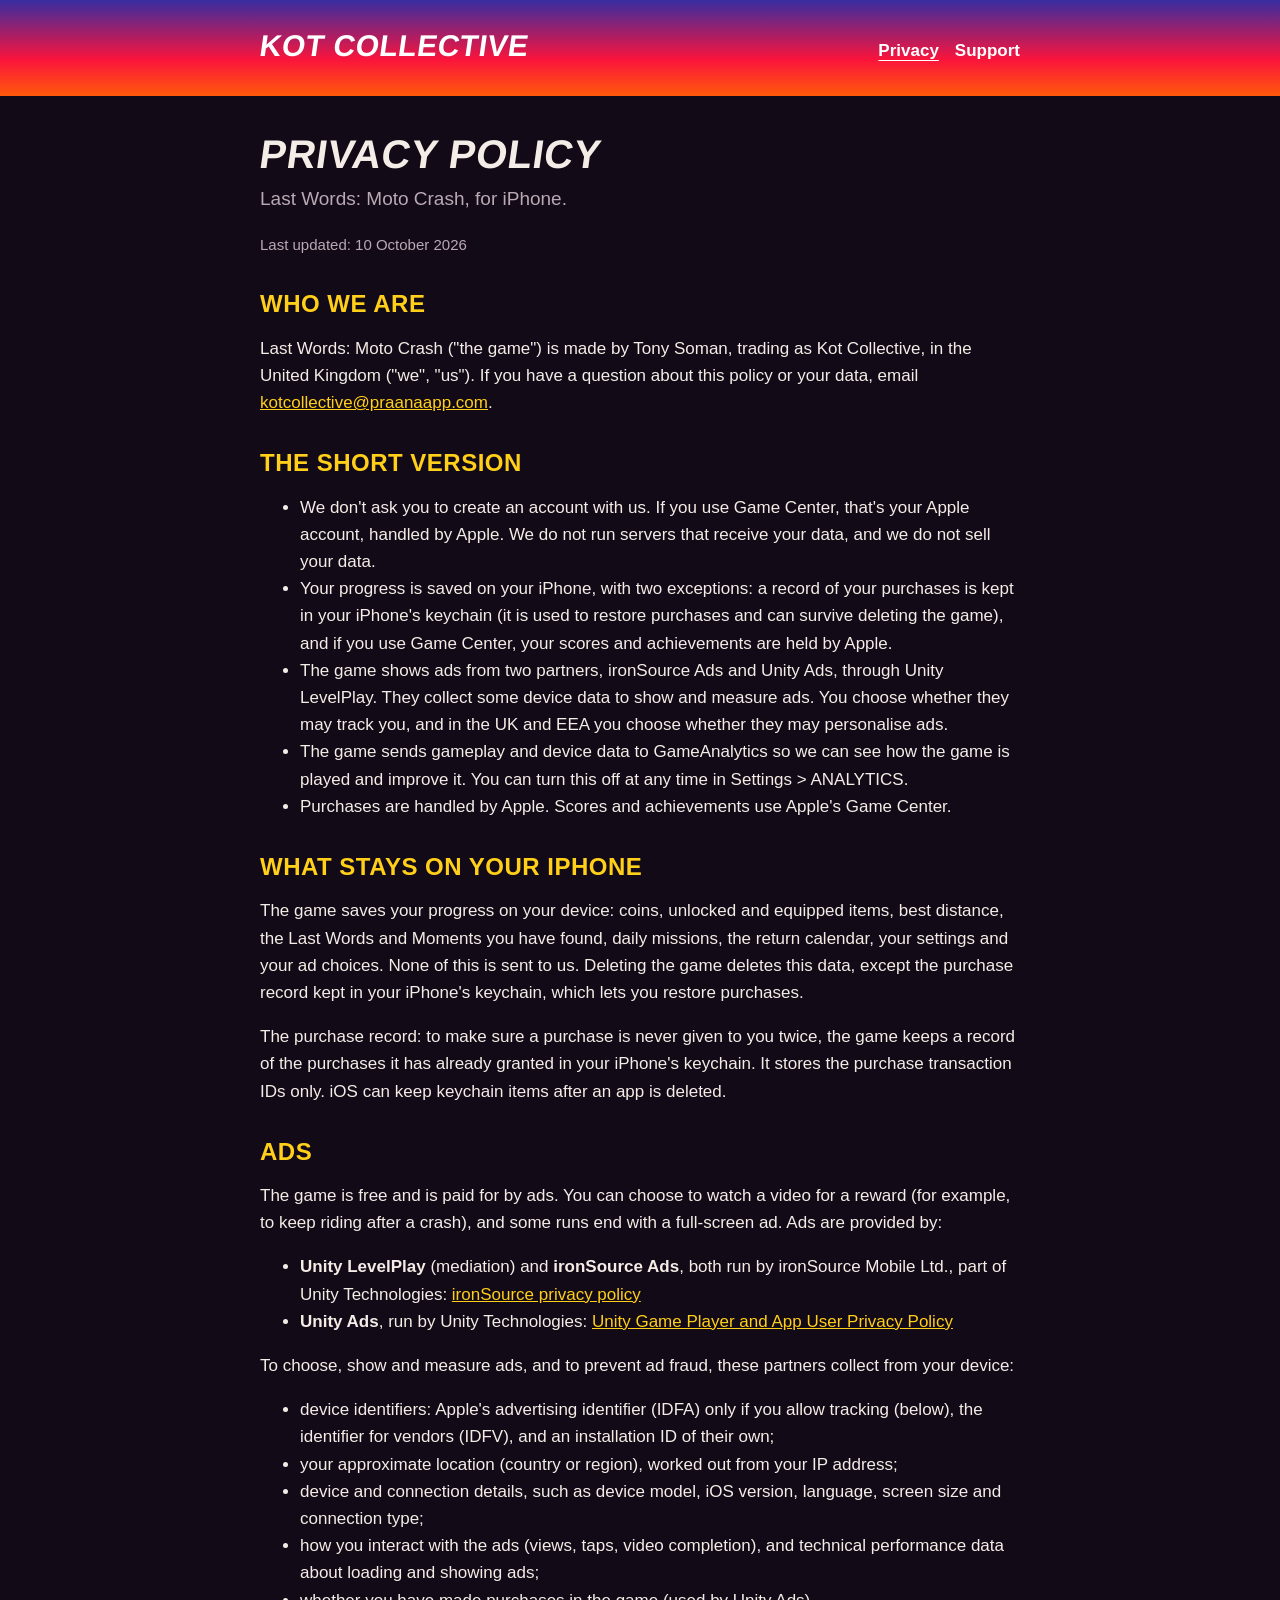
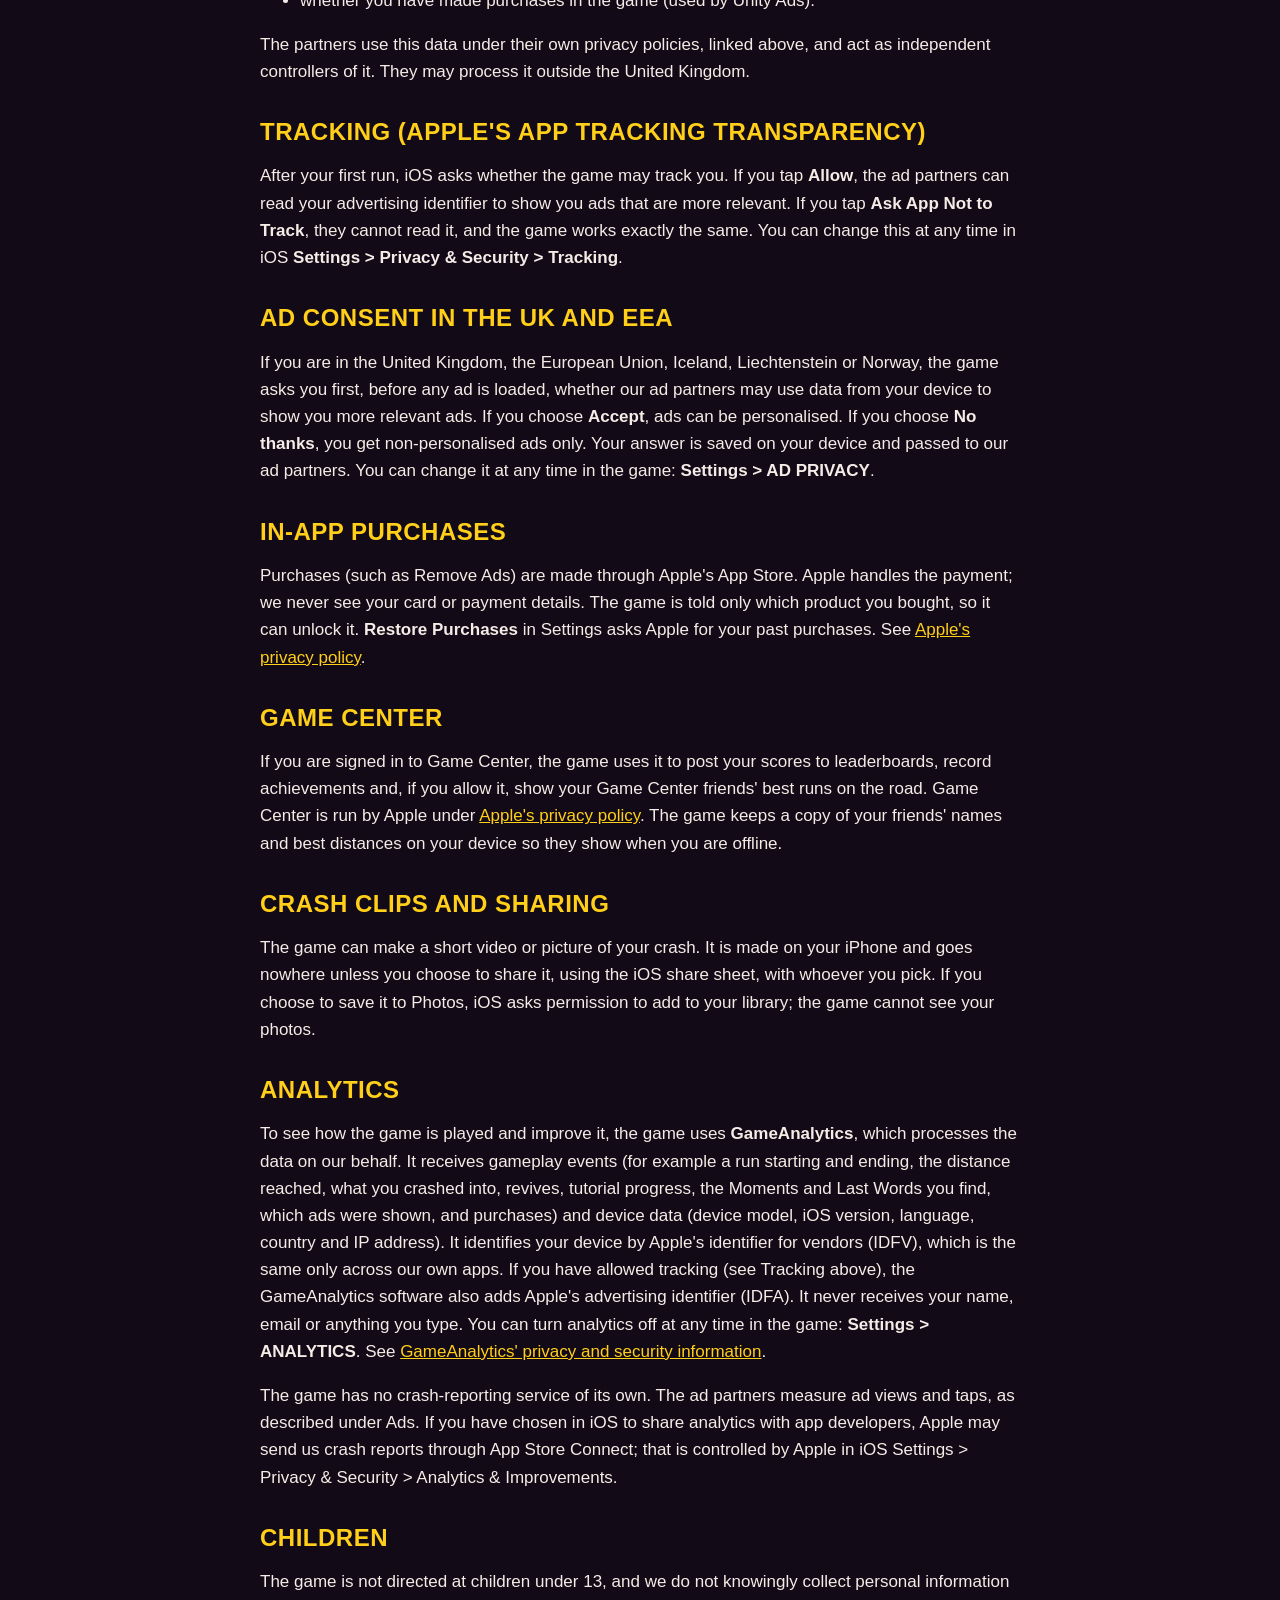
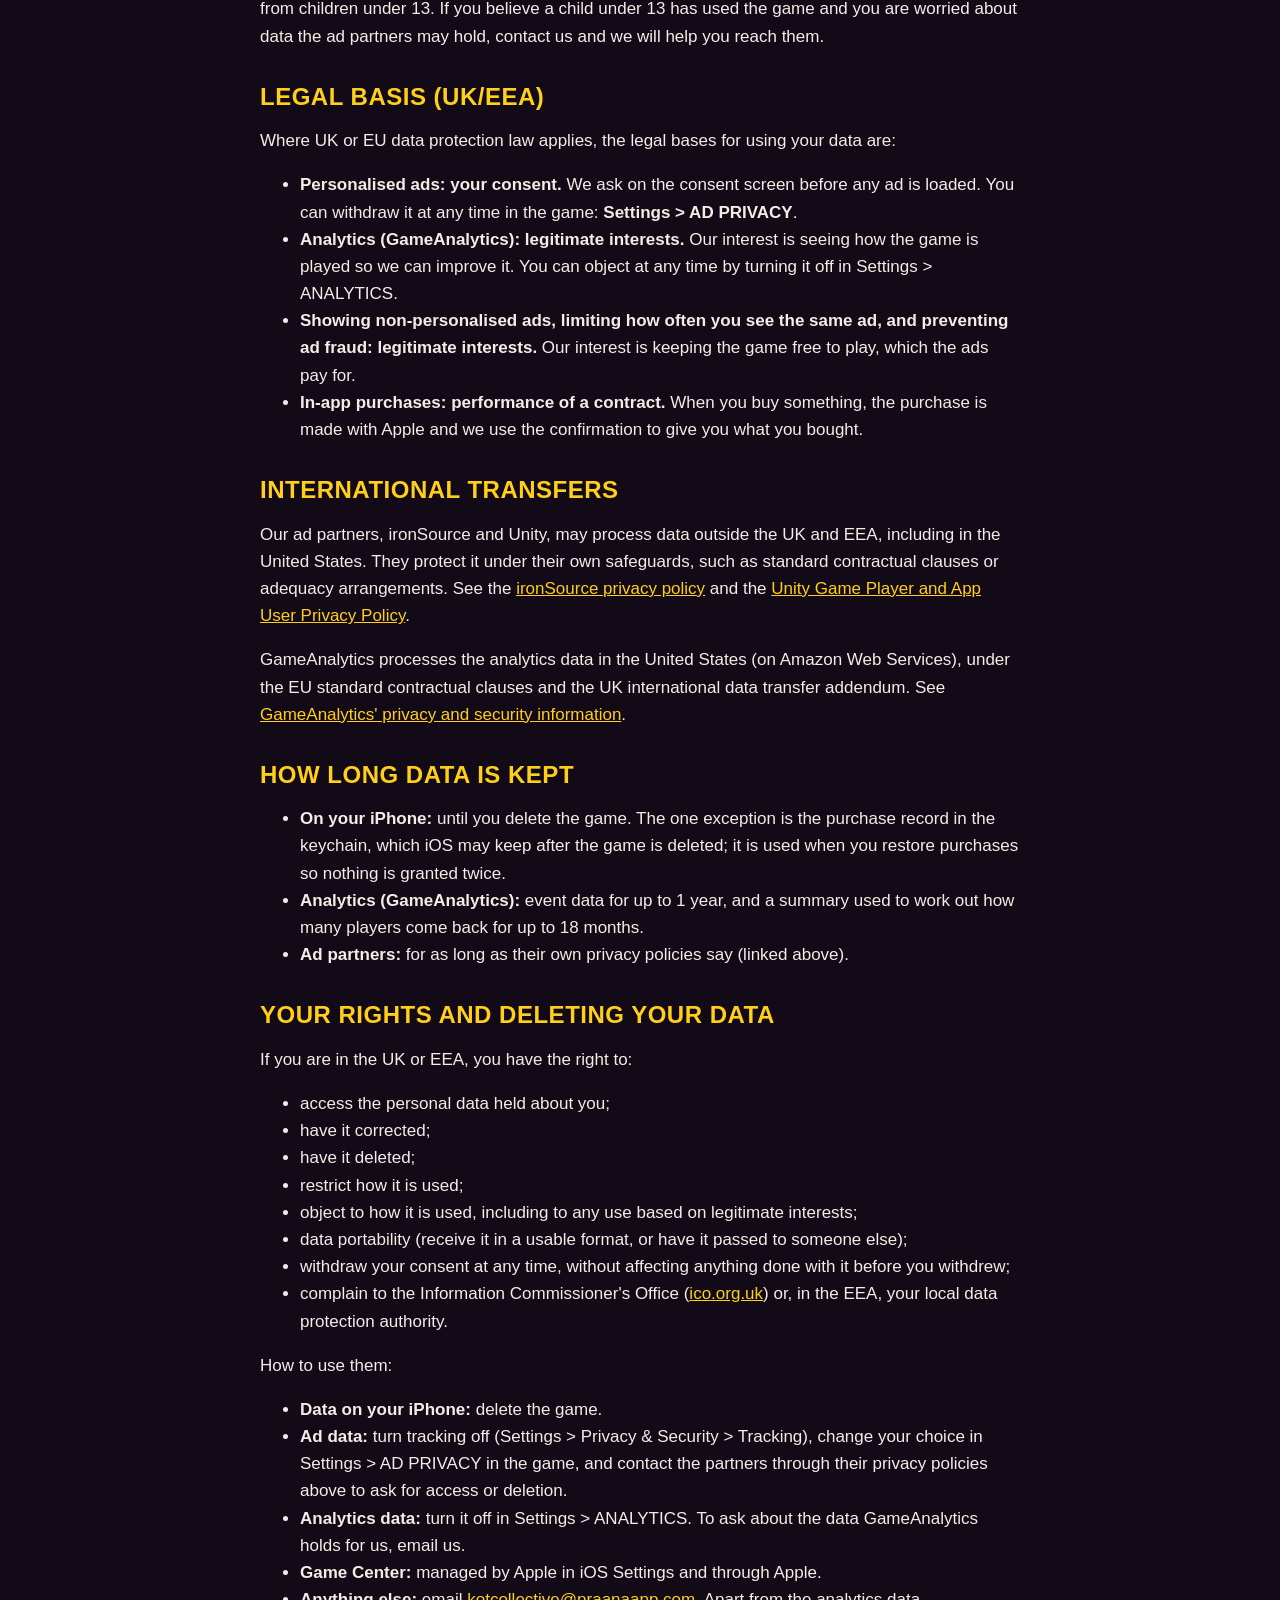
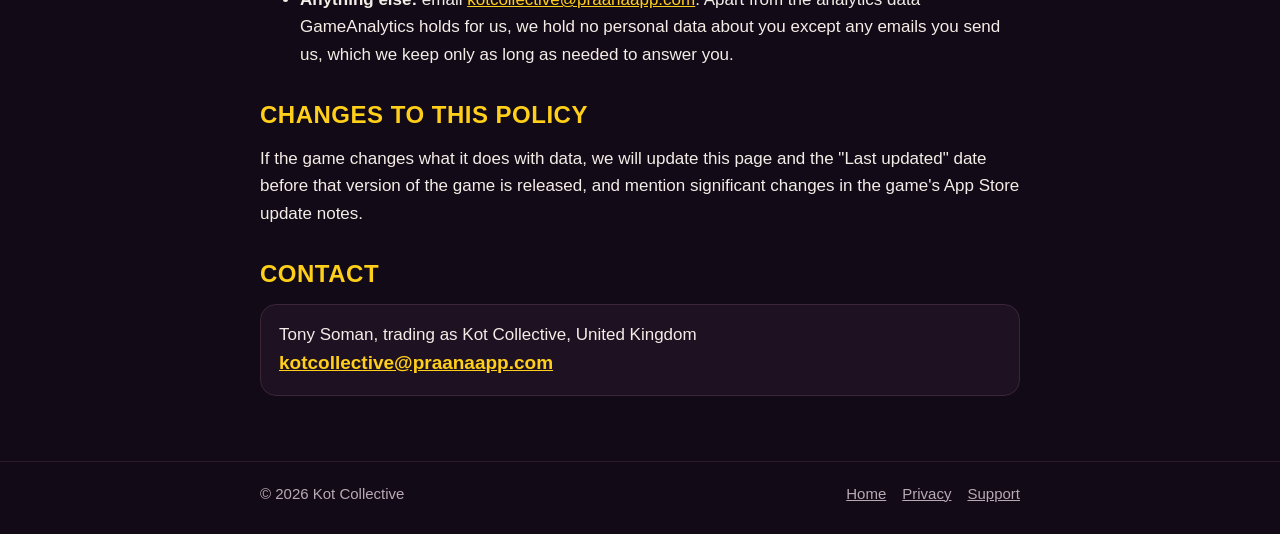
==== commit 7707a335: "Privacy policy: GameAnalytics (analytics section, legal basis, transfers, retention, rights); Settin" ====
--- a/privacy/index.html
+++ b/privacy/index.html
@@ -30,6 +30,7 @@
       <li>We don't ask you to create an account with us. If you use Game Center, that's your Apple account, handled by Apple. We do not run servers that receive your data, and we do not sell your data.</li>
       <li>Your progress is saved on your iPhone, with two exceptions: a record of your purchases is kept in your iPhone's keychain (it is used to restore purchases and can survive deleting the game), and if you use Game Center, your scores and achievements are held by Apple.</li>
       <li>The game shows ads from two partners, ironSource Ads and Unity Ads, through Unity LevelPlay. They collect some device data to show and measure ads. You choose whether they may track you, and in the UK and EEA you choose whether they may personalise ads.</li>
+      <li>The game sends gameplay and device data to GameAnalytics so we can see how the game is played and improve it. You can turn this off at any time in Settings &gt; ANALYTICS.</li>
       <li>Purchases are handled by Apple. Scores and achievements use Apple's Game Center.</li>
     </ul>
 
@@ -69,7 +70,8 @@
     <p>The game can make a short video or picture of your crash. It is made on your iPhone and goes nowhere unless you choose to share it, using the iOS share sheet, with whoever you pick. If you choose to save it to Photos, iOS asks permission to add to your library; the game cannot see your photos.</p>
 
     <h2>Analytics</h2>
-    <p>The game itself has no analytics or crash-reporting service. It does not send us anything about how you play. The ad partners measure ad views and taps, as described under Ads. If you have chosen in iOS to share analytics with app developers, Apple may send us crash reports through App Store Connect; that is controlled by Apple in iOS Settings &gt; Privacy &amp; Security &gt; Analytics &amp; Improvements.</p>
+    <p>To see how the game is played and improve it, the game uses <strong>GameAnalytics</strong>, which processes the data on our behalf. It receives gameplay events (for example a run starting and ending, the distance reached, what you crashed into, revives, tutorial progress, the Moments and Last Words you find, which ads were shown, and purchases) and device data (device model, iOS version, language, country and IP address). It identifies your device by Apple's identifier for vendors (IDFV), which is the same only across our own apps. If you have allowed tracking (see Tracking above), the GameAnalytics software also adds Apple's advertising identifier (IDFA). It never receives your name, email or anything you type. You can turn analytics off at any time in the game: <strong>Settings &gt; ANALYTICS</strong>. See <a href="https://www.gameanalytics.com/trust">GameAnalytics' privacy and security information</a>.</p>
+    <p>The game has no crash-reporting service of its own. The ad partners measure ad views and taps, as described under Ads. If you have chosen in iOS to share analytics with app developers, Apple may send us crash reports through App Store Connect; that is controlled by Apple in iOS Settings &gt; Privacy &amp; Security &gt; Analytics &amp; Improvements.</p>
 
     <h2>Children</h2>
     <p>The game is not directed at children under 13, and we do not knowingly collect personal information from children under 13. If you believe a child under 13 has used the game and you are worried about data the ad partners may hold, contact us and we will help you reach them.</p>
@@ -78,16 +80,19 @@
     <p>Where UK or EU data protection law applies, the legal bases for using your data are:</p>
     <ul>
       <li><strong>Personalised ads: your consent.</strong> We ask on the consent screen before any ad is loaded. You can withdraw it at any time in the game: <strong>Settings &gt; AD PRIVACY</strong>.</li>
+      <li><strong>Analytics (GameAnalytics): legitimate interests.</strong> Our interest is seeing how the game is played so we can improve it. You can object at any time by turning it off in Settings &gt; ANALYTICS.</li>
       <li><strong>Showing non-personalised ads, limiting how often you see the same ad, and preventing ad fraud: legitimate interests.</strong> Our interest is keeping the game free to play, which the ads pay for.</li>
       <li><strong>In-app purchases: performance of a contract.</strong> When you buy something, the purchase is made with Apple and we use the confirmation to give you what you bought.</li>
     </ul>
 
     <h2>International transfers</h2>
     <p>Our ad partners, ironSource and Unity, may process data outside the UK and EEA, including in the United States. They protect it under their own safeguards, such as standard contractual clauses or adequacy arrangements. See the <a href="https://cdn.iads.unity3d.com/privacy-policy/privacypolicy.html">ironSource privacy policy</a> and the <a href="https://unity.com/legal/game-player-and-app-user-privacy-policy">Unity Game Player and App User Privacy Policy</a>.</p>
+    <p>GameAnalytics processes the analytics data in the United States (on Amazon Web Services), under the EU standard contractual clauses and the UK international data transfer addendum. See <a href="https://www.gameanalytics.com/trust">GameAnalytics' privacy and security information</a>.</p>
 
     <h2>How long data is kept</h2>
     <ul>
       <li><strong>On your iPhone:</strong> until you delete the game. The one exception is the purchase record in the keychain, which iOS may keep after the game is deleted; it is used when you restore purchases so nothing is granted twice.</li>
+      <li><strong>Analytics (GameAnalytics):</strong> event data for up to 1 year, and a summary used to work out how many players come back for up to 18 months.</li>
       <li><strong>Ad partners:</strong> for as long as their own privacy policies say (linked above).</li>
     </ul>
 
@@ -107,8 +112,9 @@
     <ul>
       <li><strong>Data on your iPhone:</strong> delete the game.</li>
       <li><strong>Ad data:</strong> turn tracking off (Settings &gt; Privacy &amp; Security &gt; Tracking), change your choice in Settings &gt; AD PRIVACY in the game, and contact the partners through their privacy policies above to ask for access or deletion.</li>
+      <li><strong>Analytics data:</strong> turn it off in Settings &gt; ANALYTICS. To ask about the data GameAnalytics holds for us, email us.</li>
       <li><strong>Game Center:</strong> managed by Apple in iOS Settings and through Apple.</li>
-      <li><strong>Anything else:</strong> email <a href="mailto:kotcollective@praanaapp.com">kotcollective@praanaapp.com</a>. We hold no personal data about you on our own systems apart from any emails you send us, which we keep only as long as needed to answer you.</li>
+      <li><strong>Anything else:</strong> email <a href="mailto:kotcollective@praanaapp.com">kotcollective@praanaapp.com</a>. Apart from the analytics data GameAnalytics holds for us, we hold no personal data about you except any emails you send us, which we keep only as long as needed to answer you.</li>
     </ul>
 
     <h2>Changes to this policy</h2>
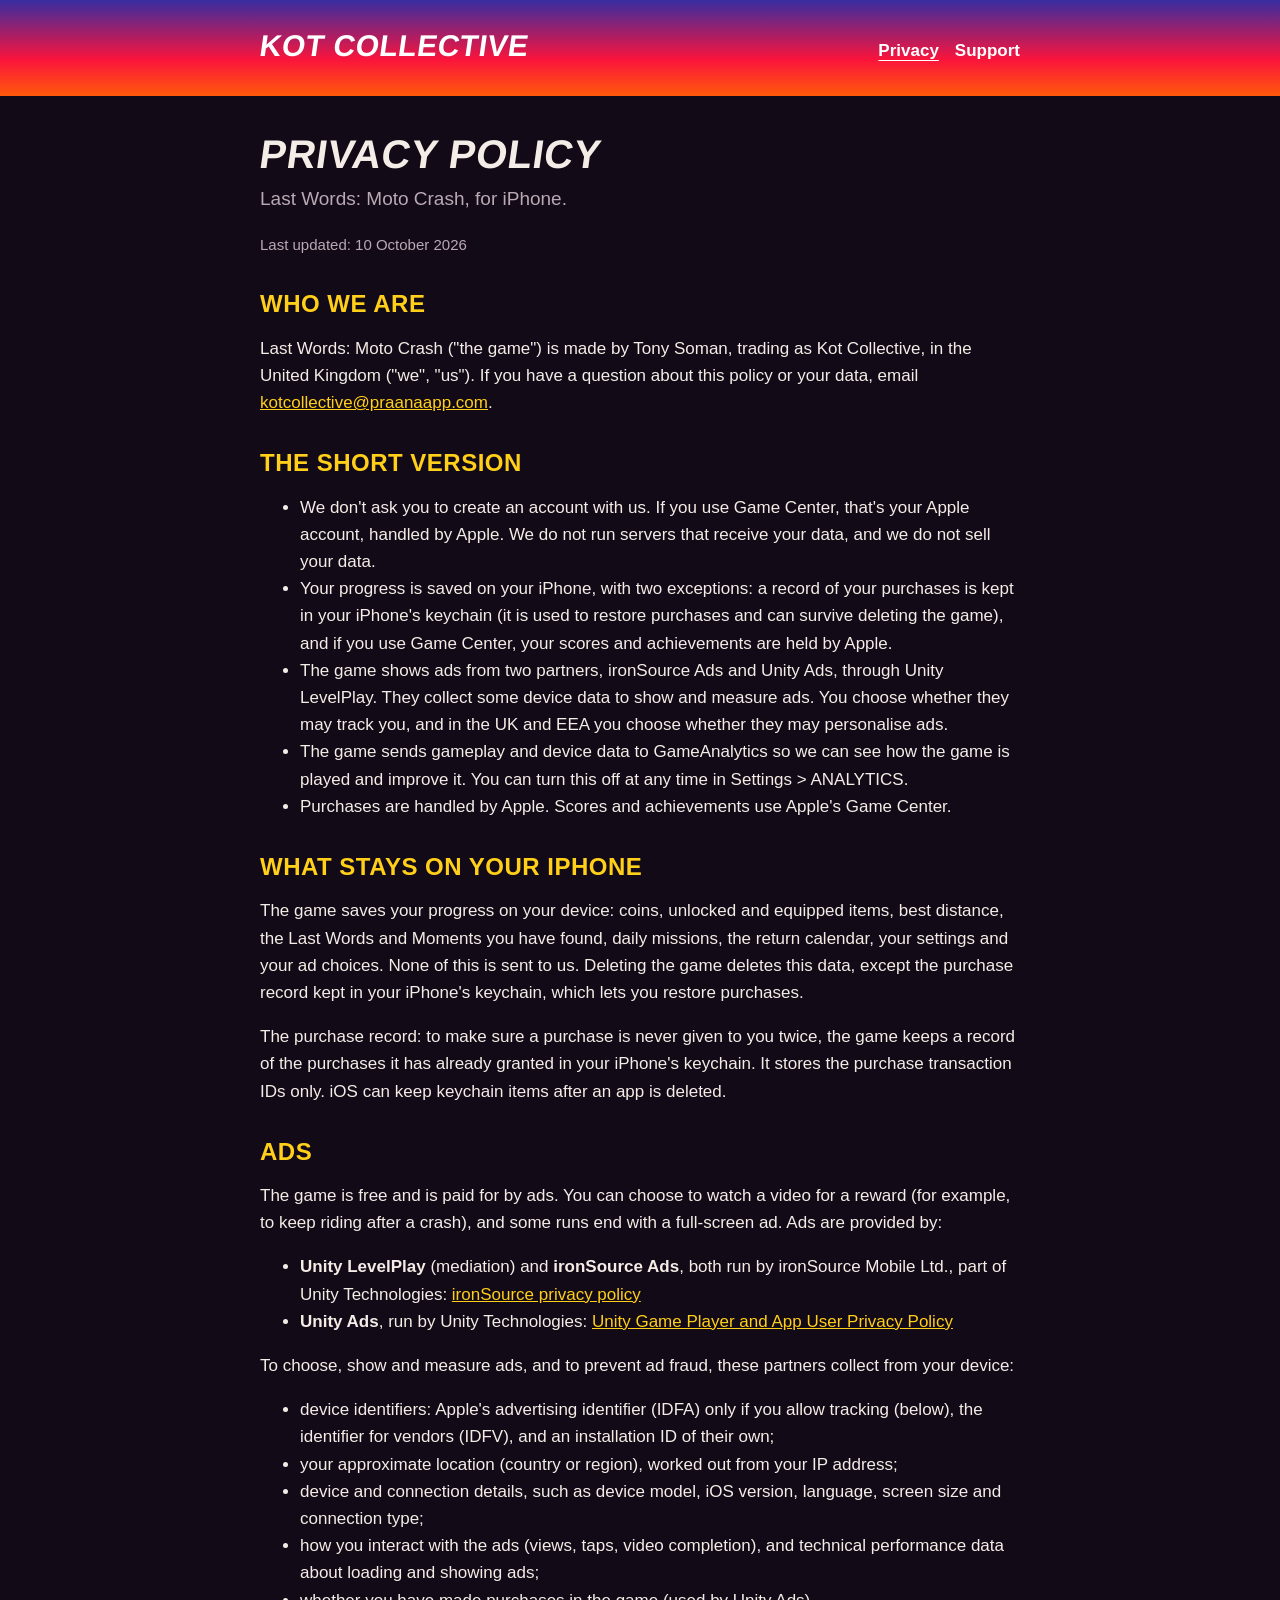
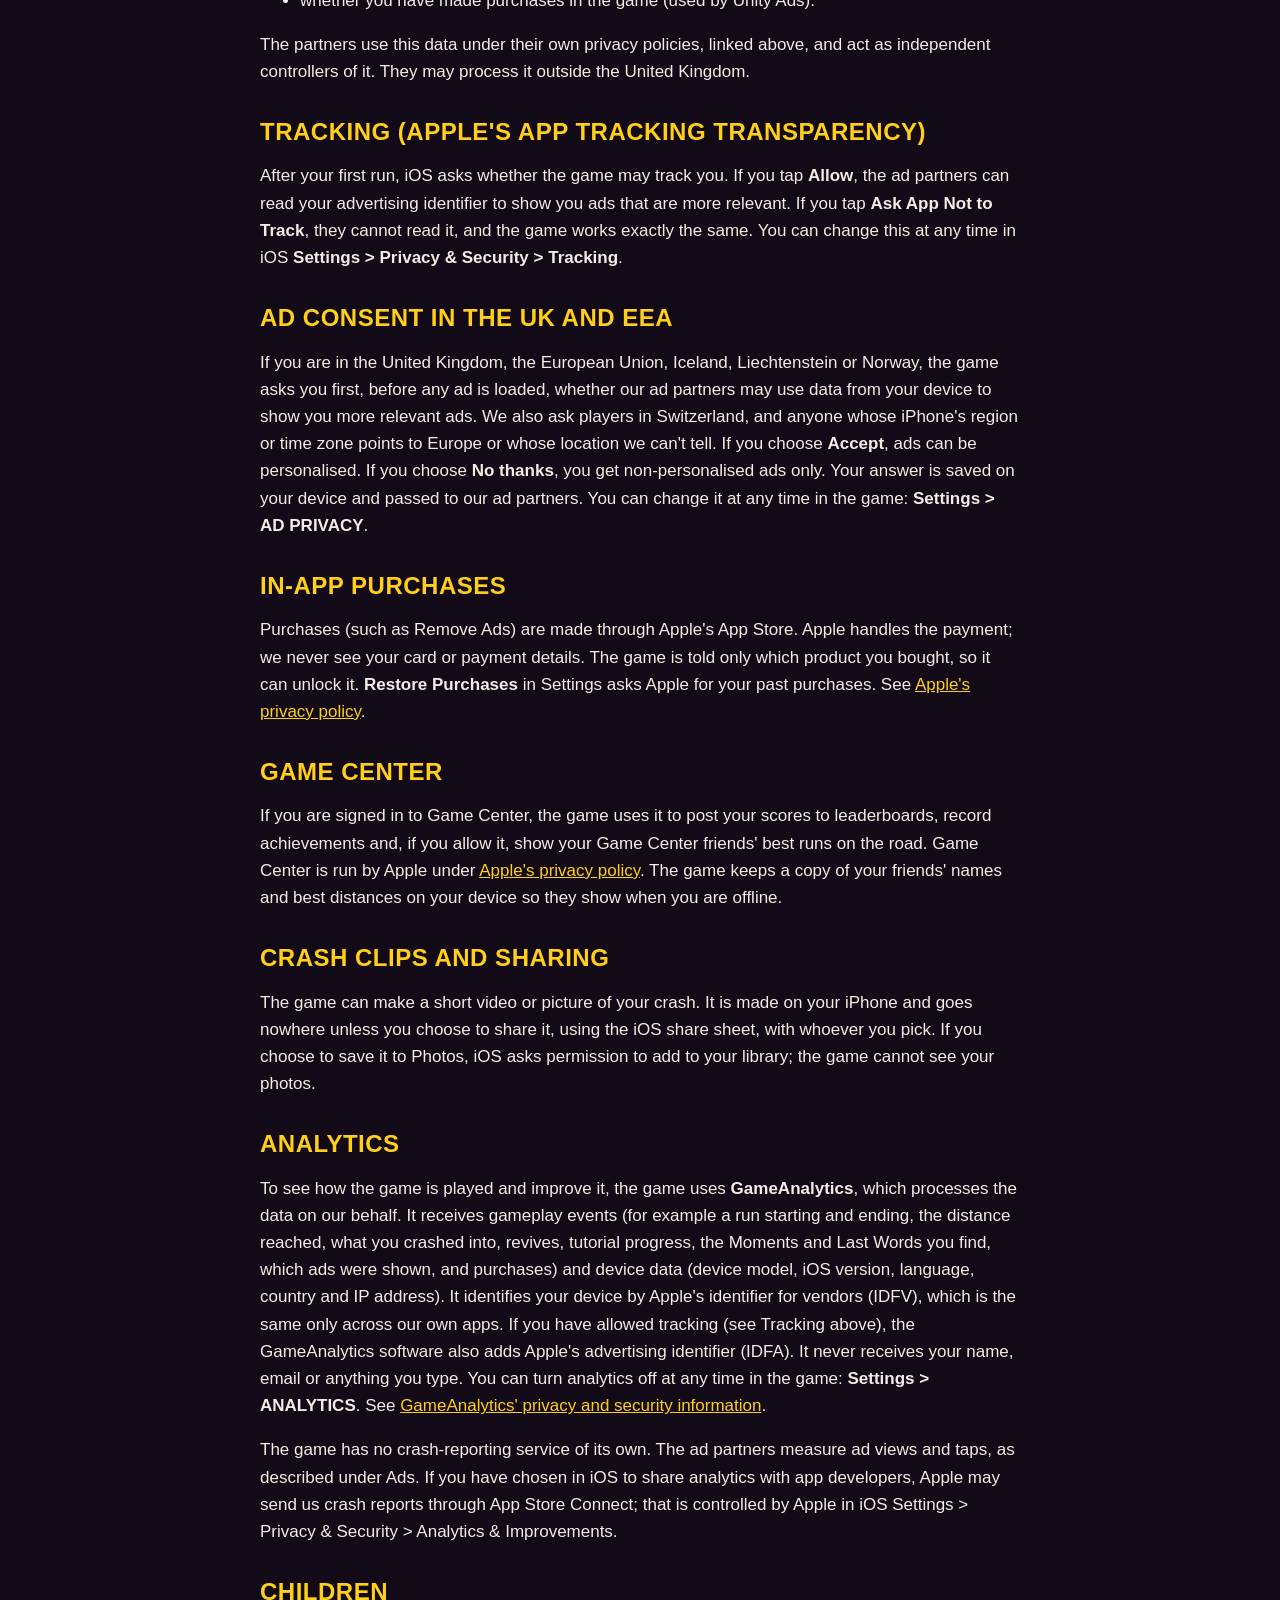
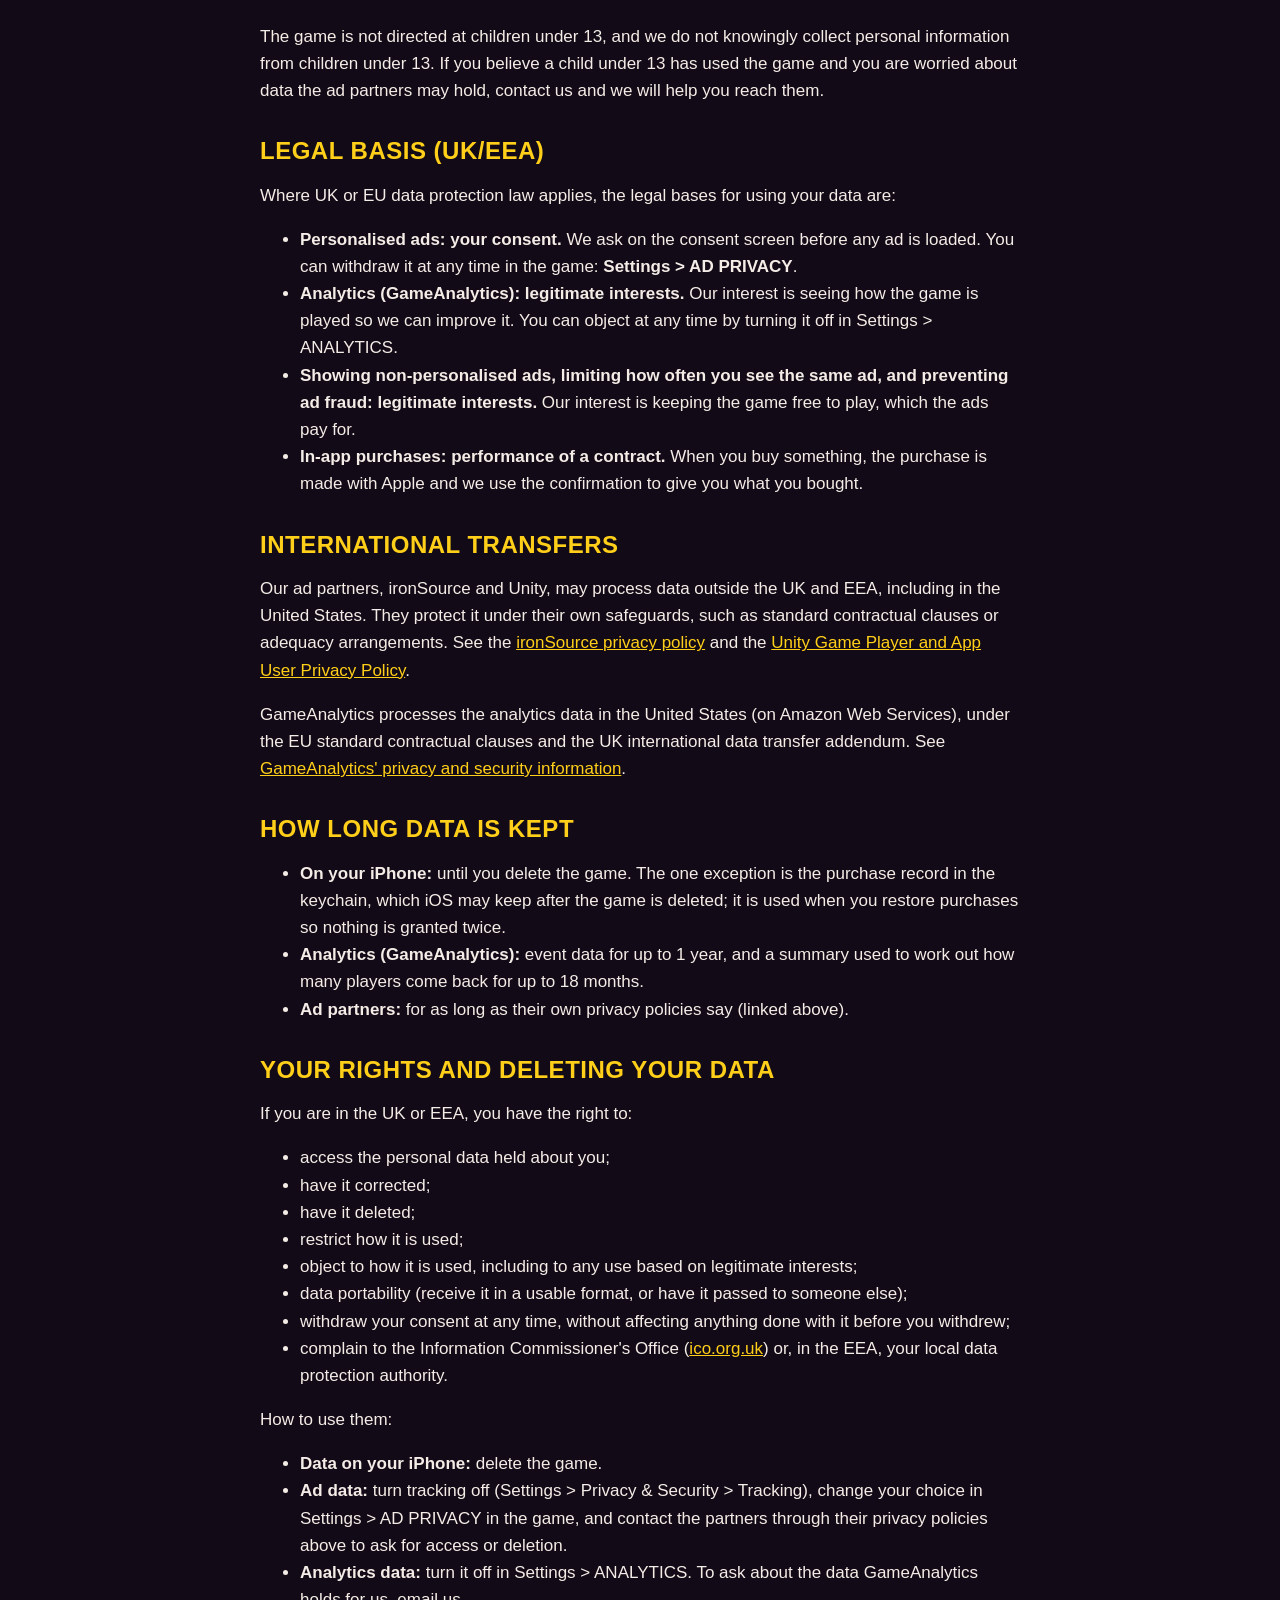
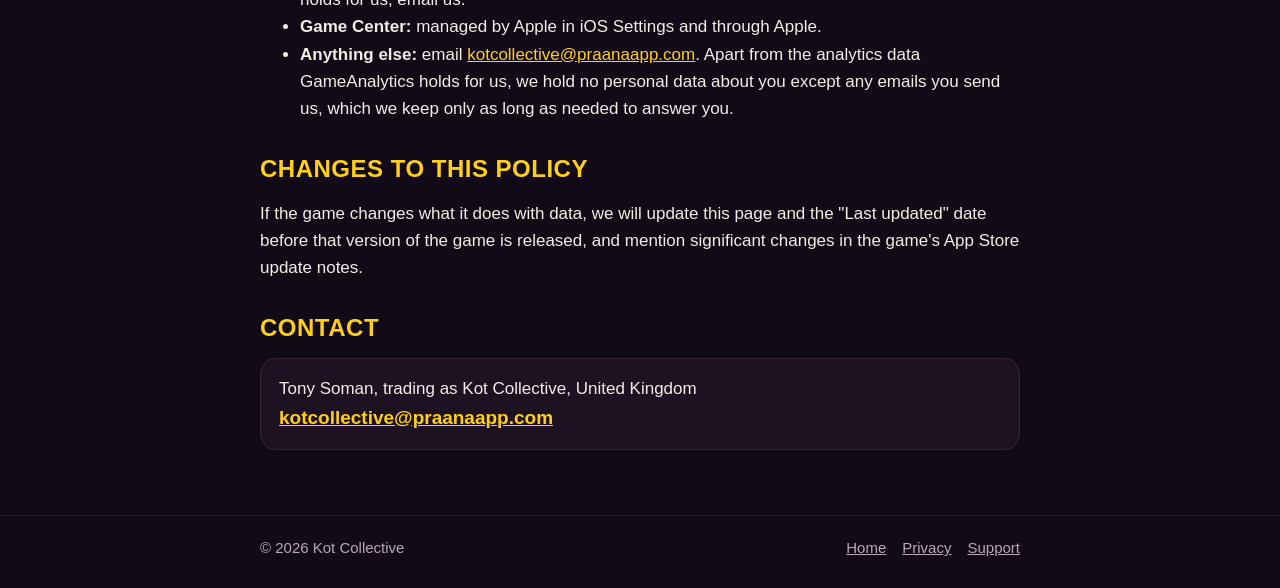
==== commit 0a94c03f: "Privacy policy: consent is also asked in Switzerland and wherever the iPhone's region or time zone p" ====
--- a/privacy/index.html
+++ b/privacy/index.html
@@ -58,7 +58,7 @@
     <p>After your first run, iOS asks whether the game may track you. If you tap <strong>Allow</strong>, the ad partners can read your advertising identifier to show you ads that are more relevant. If you tap <strong>Ask App Not to Track</strong>, they cannot read it, and the game works exactly the same. You can change this at any time in iOS <strong>Settings &gt; Privacy &amp; Security &gt; Tracking</strong>.</p>
 
     <h2>Ad consent in the UK and EEA</h2>
-    <p>If you are in the United Kingdom, the European Union, Iceland, Liechtenstein or Norway, the game asks you first, before any ad is loaded, whether our ad partners may use data from your device to show you more relevant ads. If you choose <strong>Accept</strong>, ads can be personalised. If you choose <strong>No thanks</strong>, you get non-personalised ads only. Your answer is saved on your device and passed to our ad partners. You can change it at any time in the game: <strong>Settings &gt; AD PRIVACY</strong>.</p>
+    <p>If you are in the United Kingdom, the European Union, Iceland, Liechtenstein or Norway, the game asks you first, before any ad is loaded, whether our ad partners may use data from your device to show you more relevant ads. We also ask players in Switzerland, and anyone whose iPhone's region or time zone points to Europe or whose location we can't tell. If you choose <strong>Accept</strong>, ads can be personalised. If you choose <strong>No thanks</strong>, you get non-personalised ads only. Your answer is saved on your device and passed to our ad partners. You can change it at any time in the game: <strong>Settings &gt; AD PRIVACY</strong>.</p>
 
     <h2>In-app purchases</h2>
     <p>Purchases (such as Remove Ads) are made through Apple's App Store. Apple handles the payment; we never see your card or payment details. The game is told only which product you bought, so it can unlock it. <strong>Restore Purchases</strong> in Settings asks Apple for your past purchases. See <a href="https://www.apple.com/legal/privacy/">Apple's privacy policy</a>.</p>
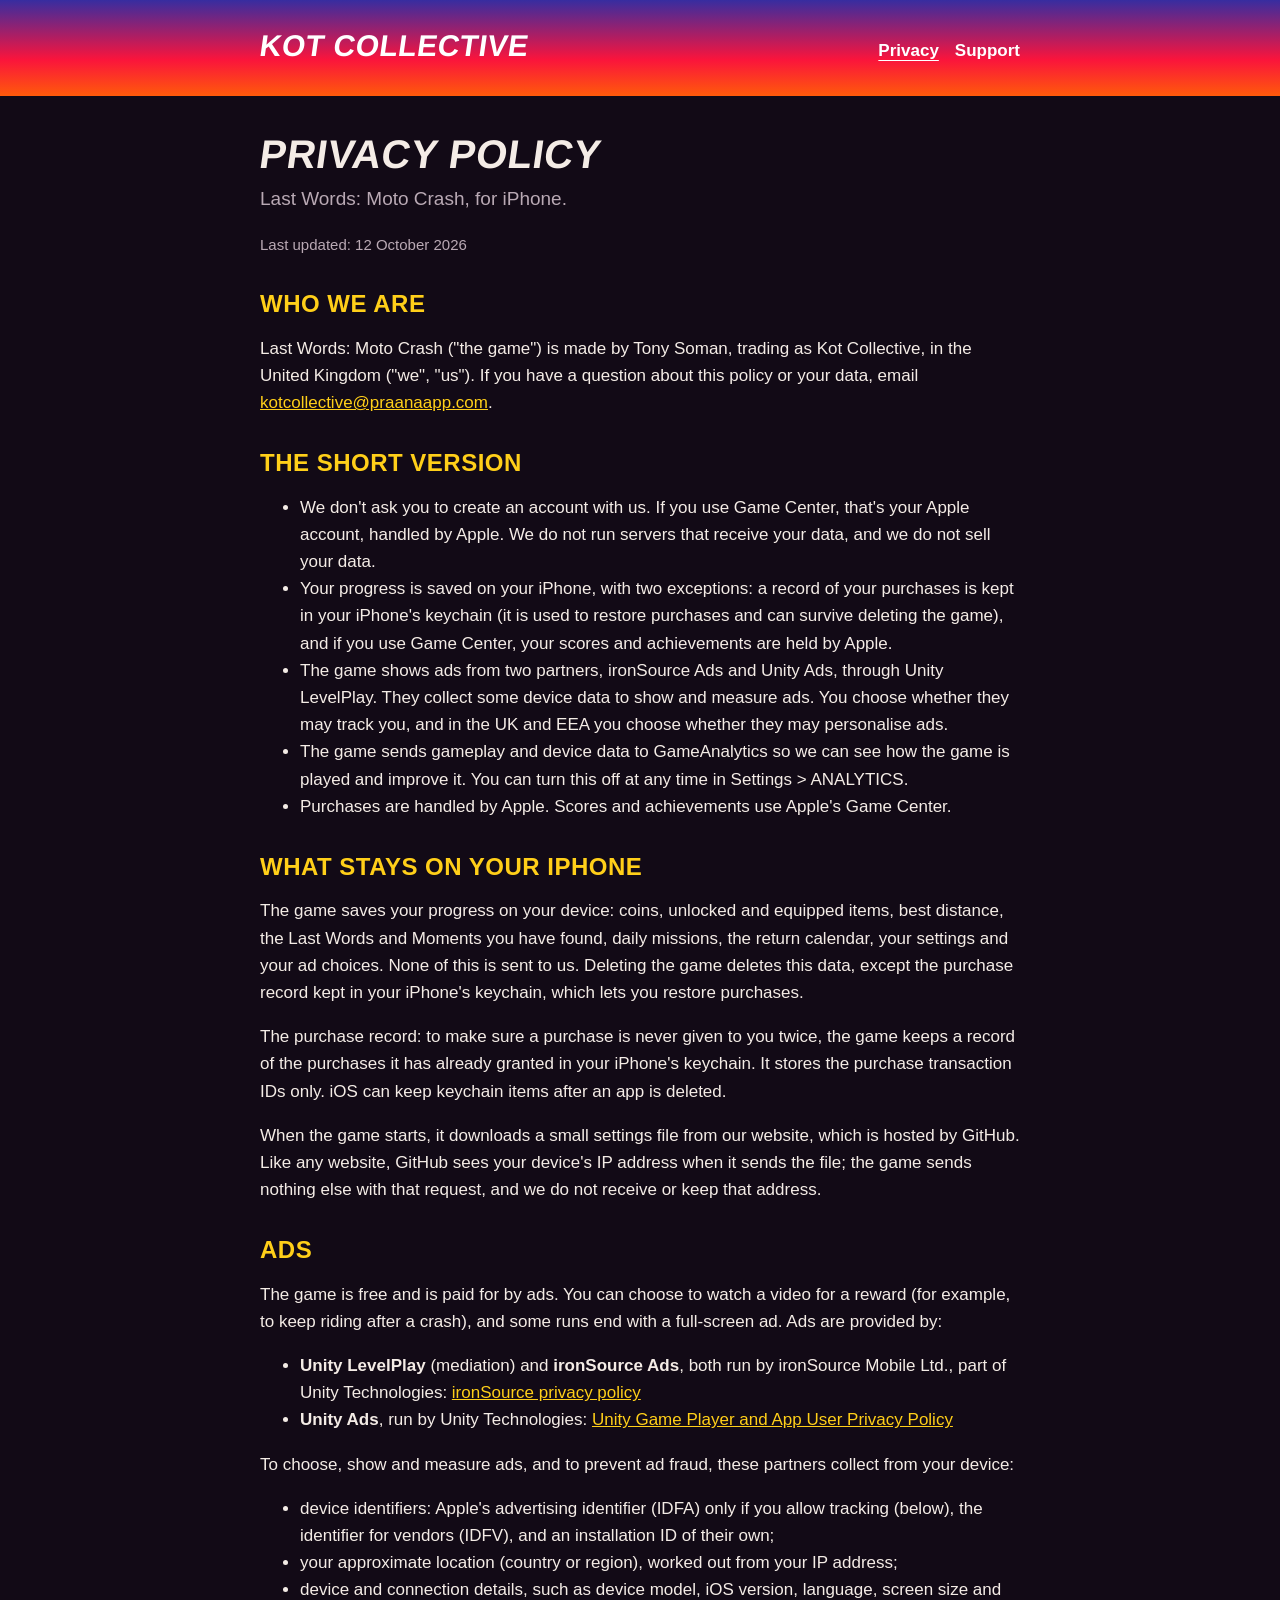
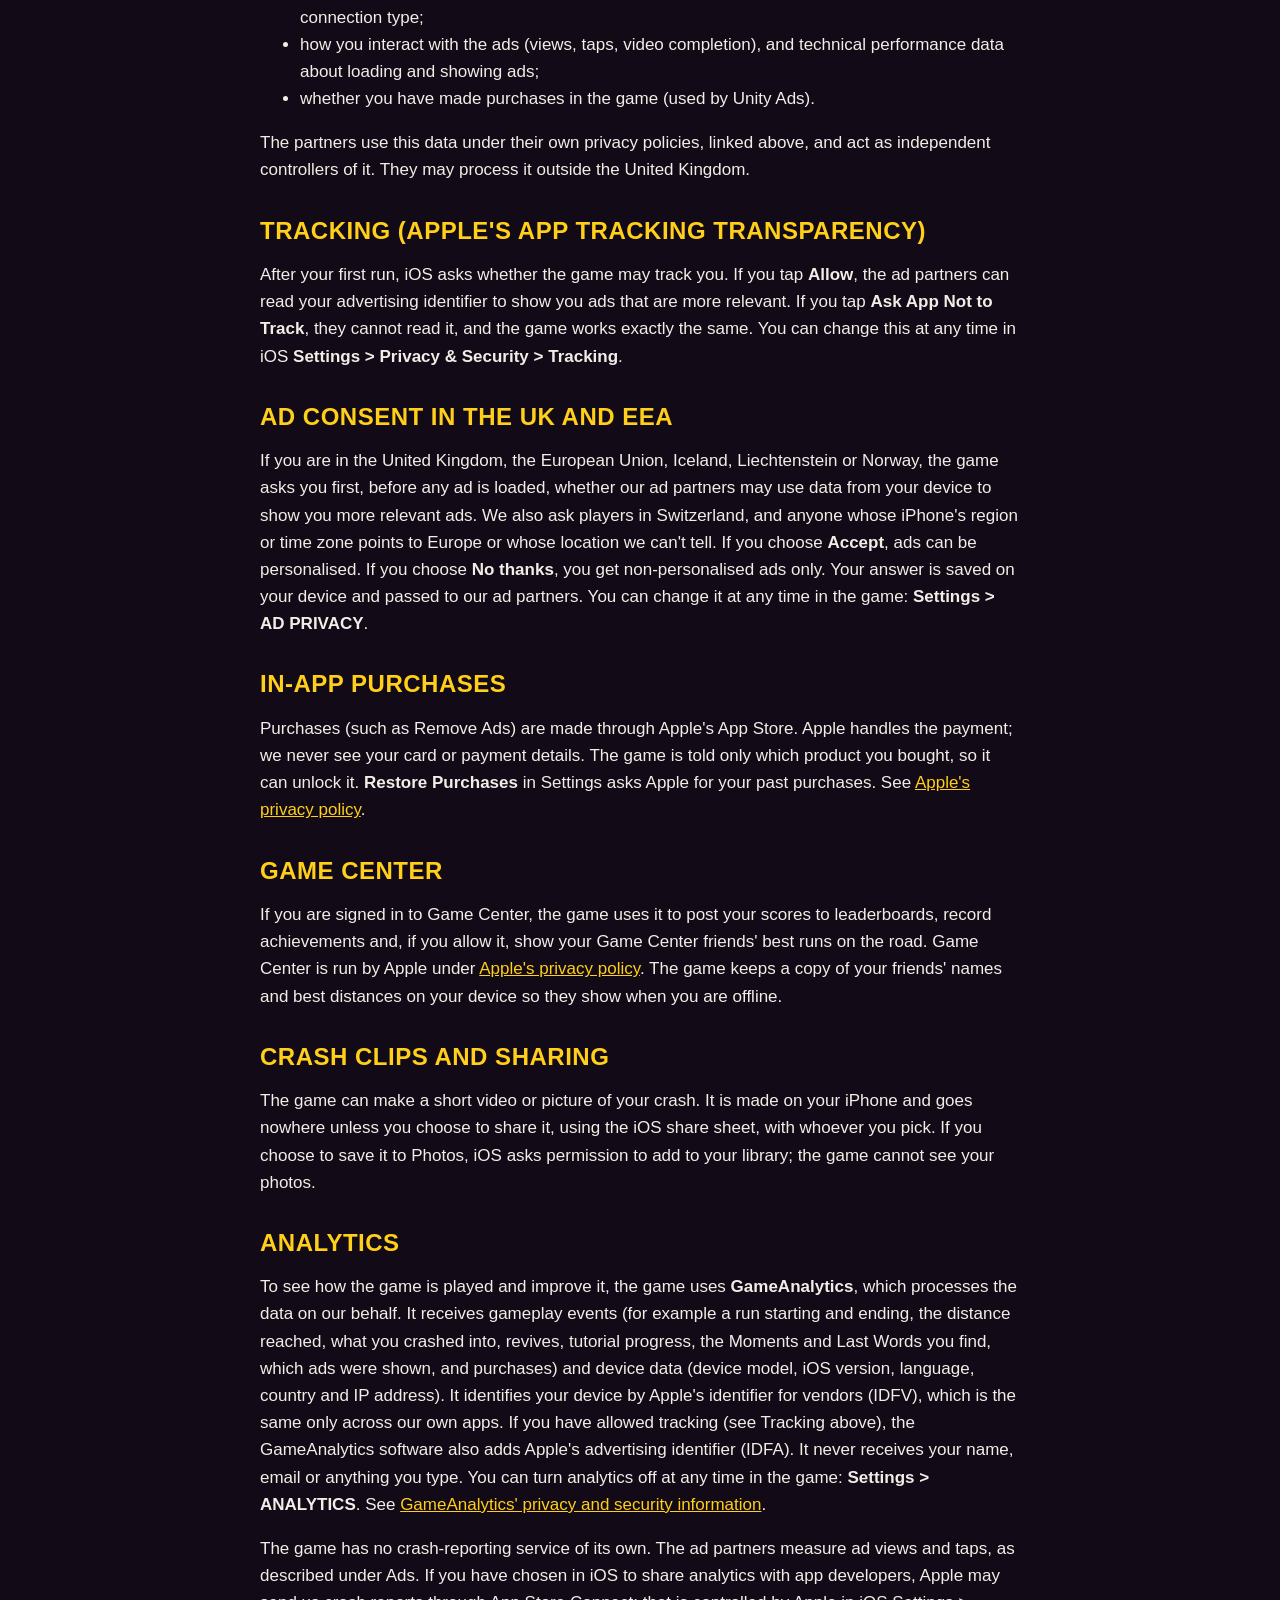
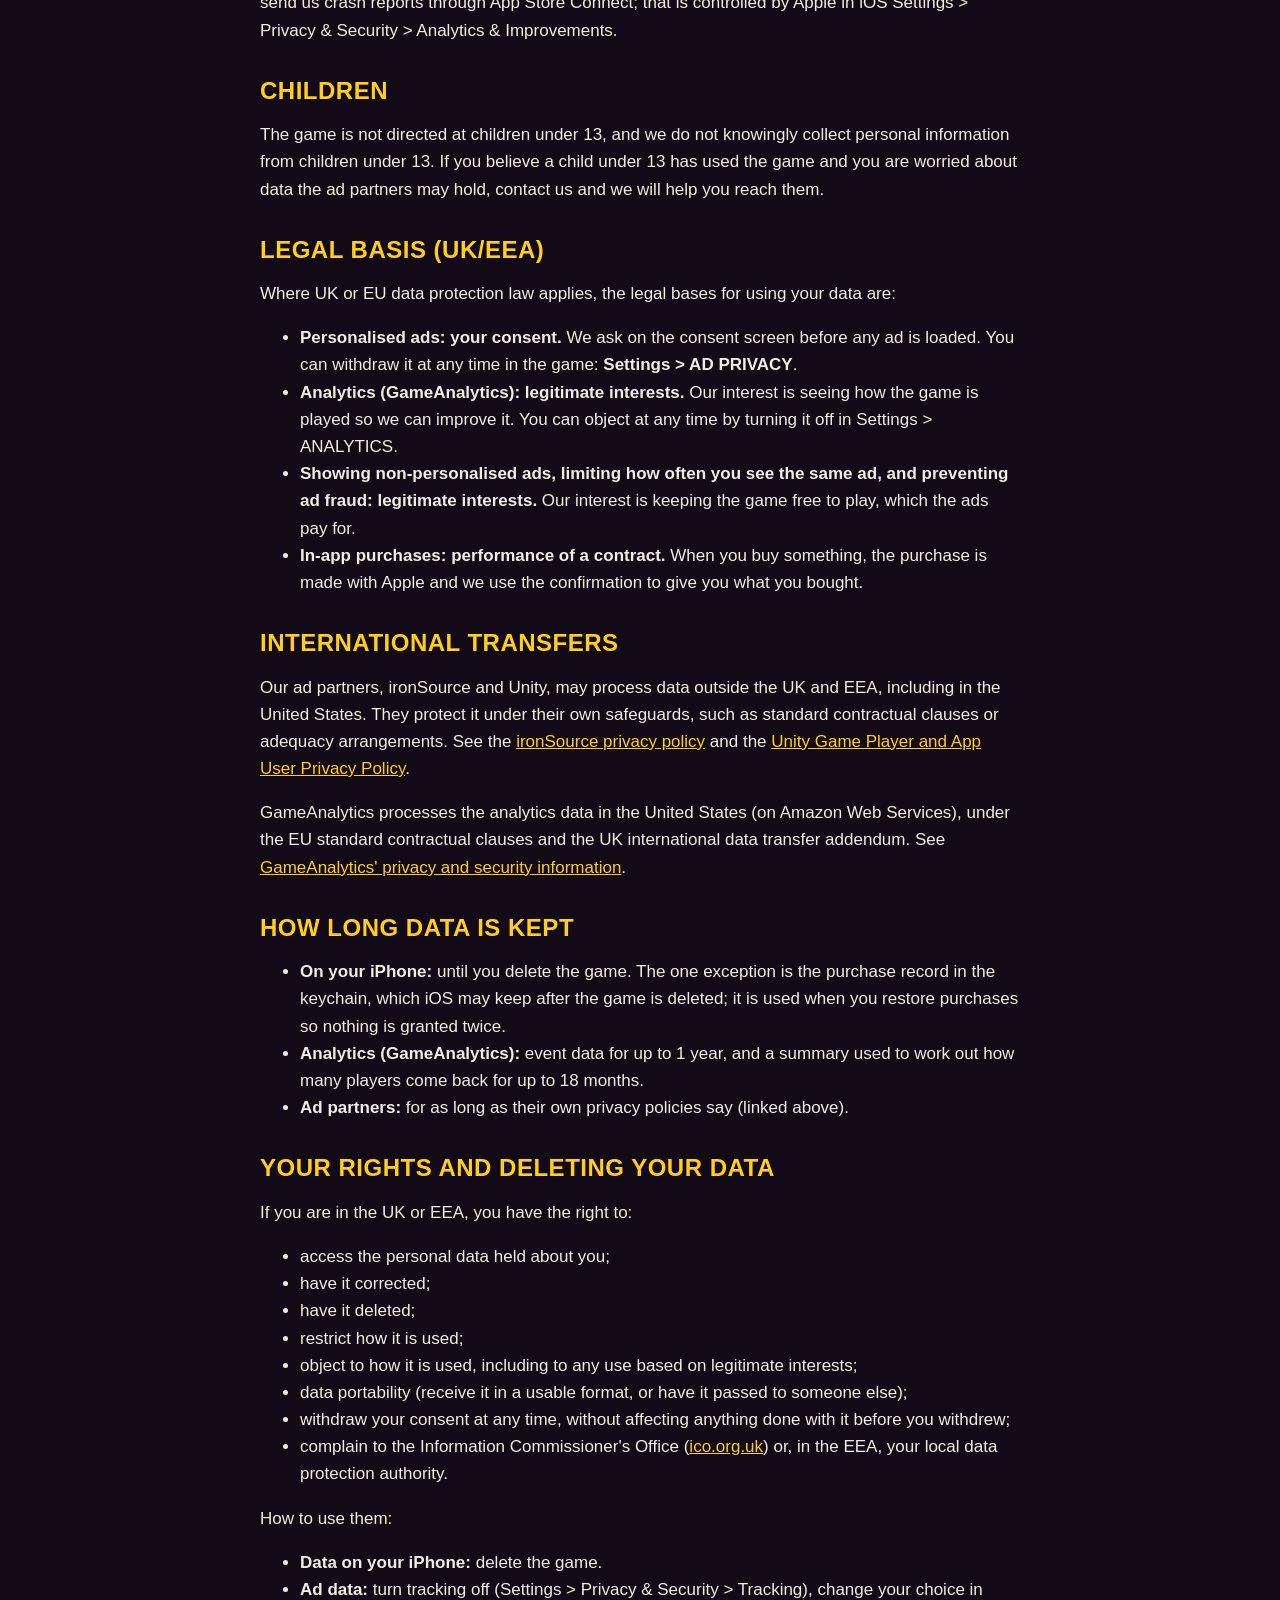
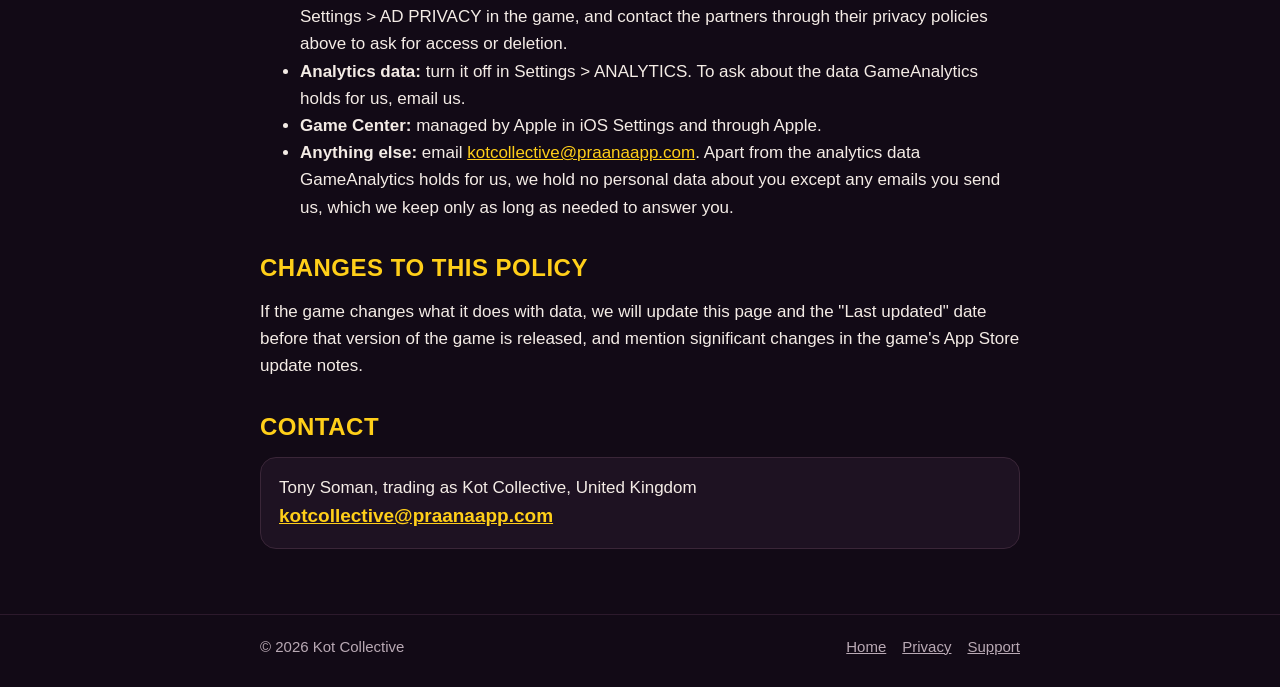
==== commit 964d0c45: "Privacy policy: the game's settings file (hosted by GitHub, which sees the IP address to serve it; n" ====
--- a/privacy/index.html
+++ b/privacy/index.html
@@ -20,7 +20,7 @@
   <div class="wrap">
     <h1>Privacy Policy</h1>
     <p class="lede">Last Words: Moto Crash, for iPhone.</p>
-    <p class="updated">Last updated: 10 October 2026</p>
+    <p class="updated">Last updated: 12 October 2026</p>
 
     <h2>Who we are</h2>
     <p>Last Words: Moto Crash ("the game") is made by Tony Soman, trading as Kot Collective, in the United Kingdom ("we", "us"). If you have a question about this policy or your data, email <a href="mailto:kotcollective@praanaapp.com">kotcollective@praanaapp.com</a>.</p>
@@ -37,6 +37,7 @@
     <h2>What stays on your iPhone</h2>
     <p>The game saves your progress on your device: coins, unlocked and equipped items, best distance, the Last Words and Moments you have found, daily missions, the return calendar, your settings and your ad choices. None of this is sent to us. Deleting the game deletes this data, except the purchase record kept in your iPhone's keychain, which lets you restore purchases.</p>
     <p>The purchase record: to make sure a purchase is never given to you twice, the game keeps a record of the purchases it has already granted in your iPhone's keychain. It stores the purchase transaction IDs only. iOS can keep keychain items after an app is deleted.</p>
+    <p>When the game starts, it downloads a small settings file from our website, which is hosted by GitHub. Like any website, GitHub sees your device's IP address when it sends the file; the game sends nothing else with that request, and we do not receive or keep that address.</p>
 
     <h2>Ads</h2>
     <p>The game is free and is paid for by ads. You can choose to watch a video for a reward (for example, to keep riding after a crash), and some runs end with a full-screen ad. Ads are provided by:</p>
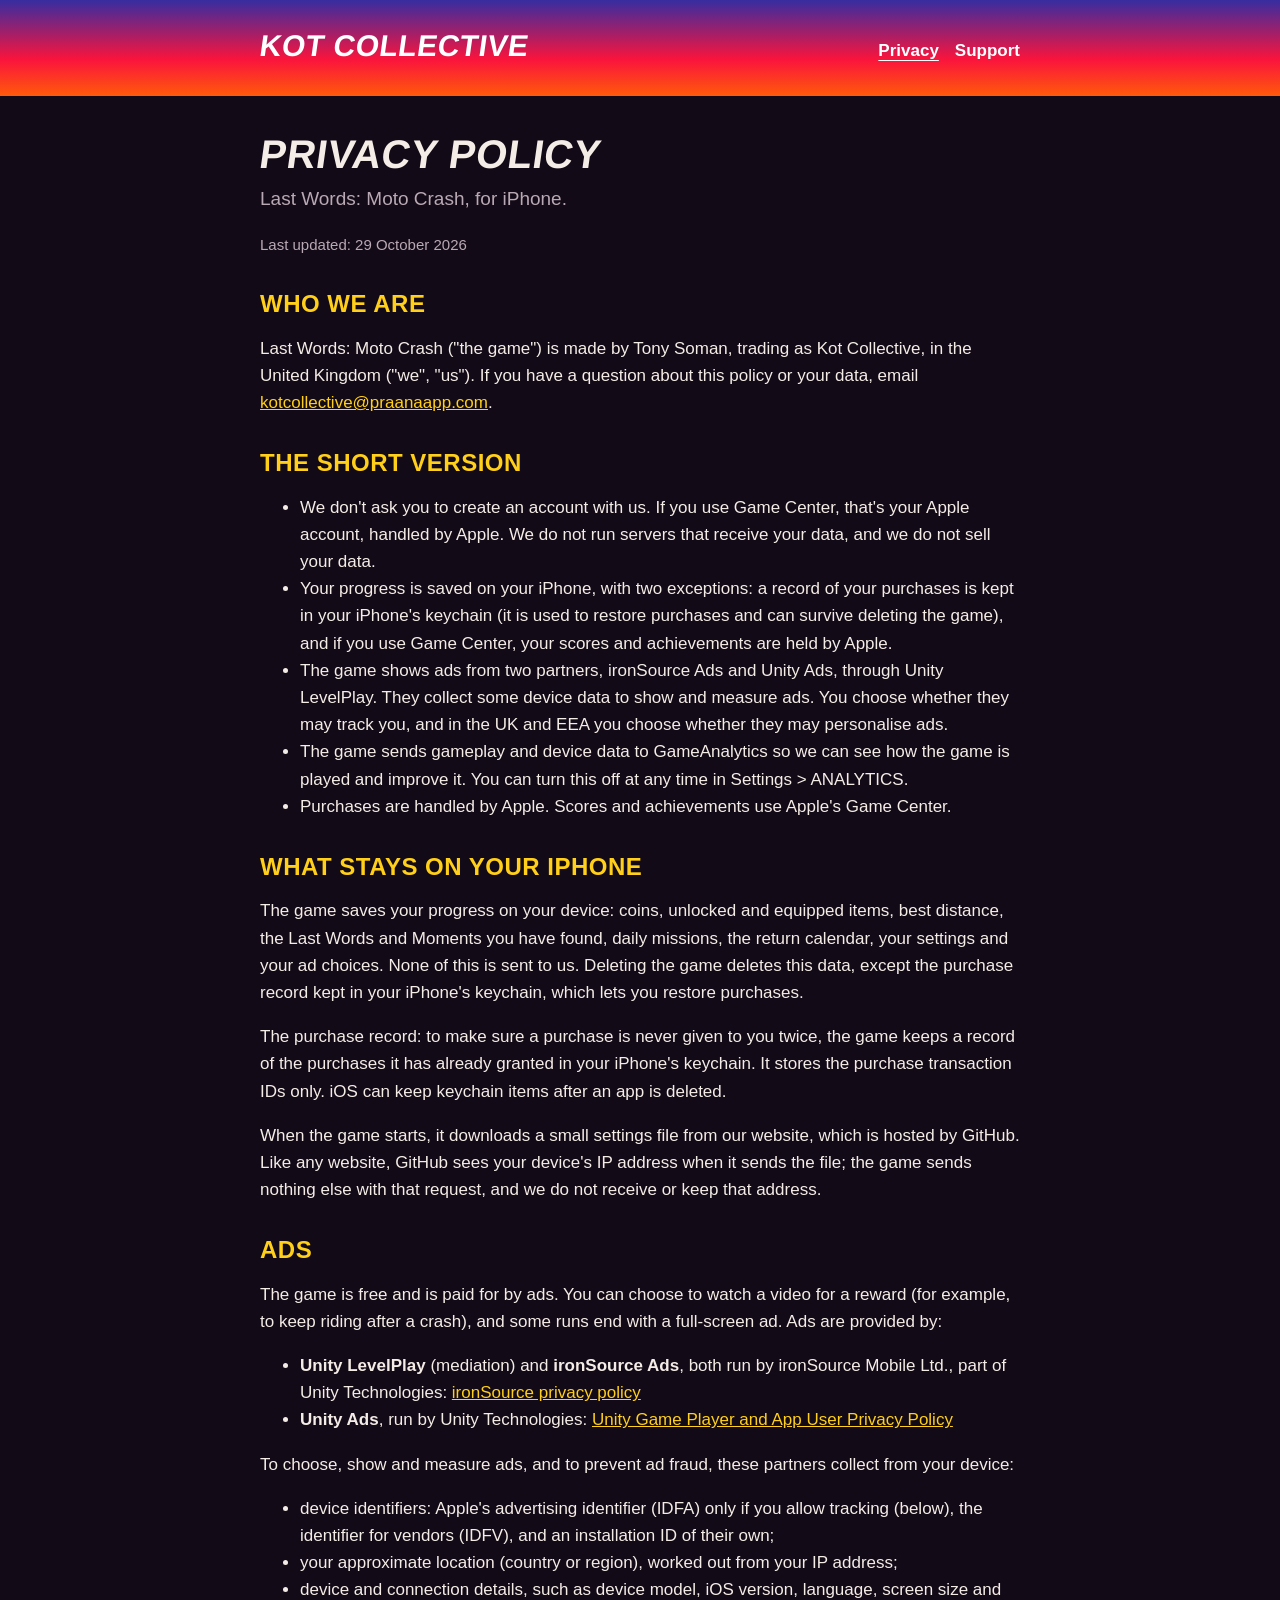
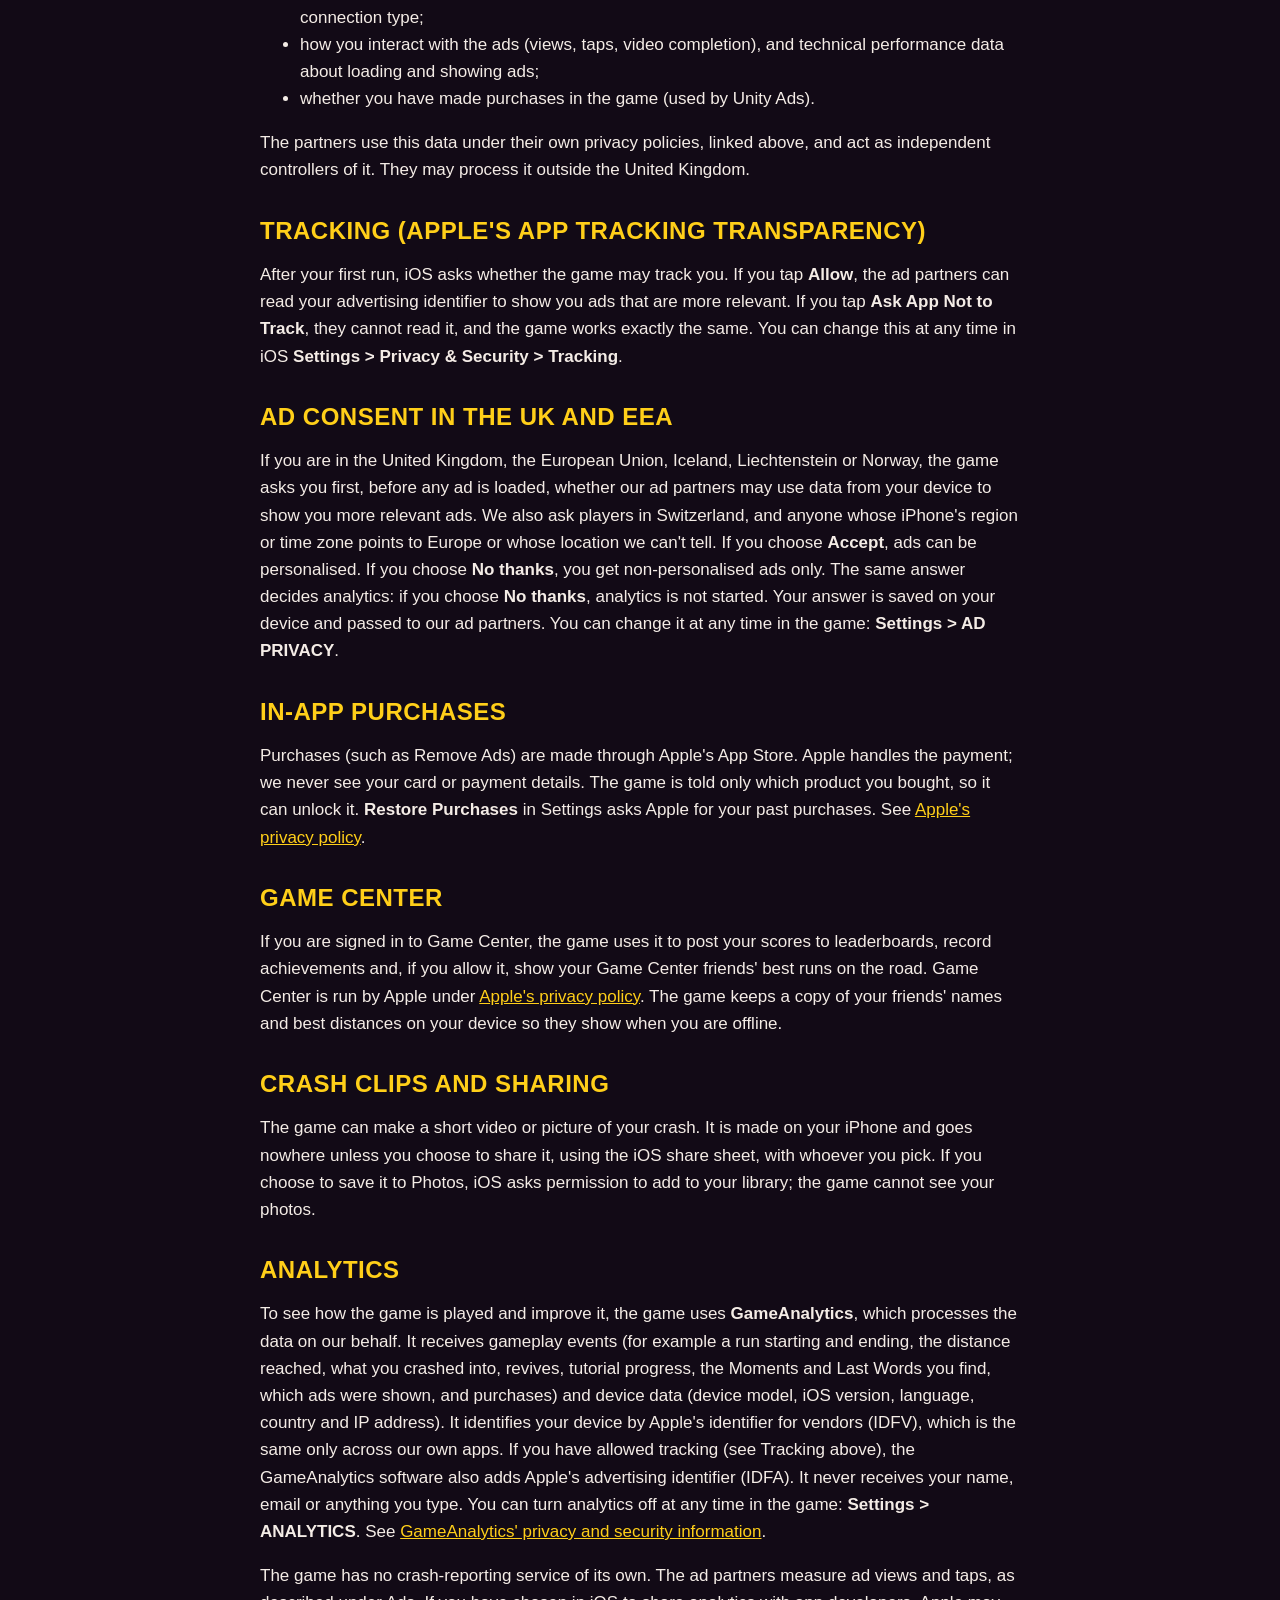
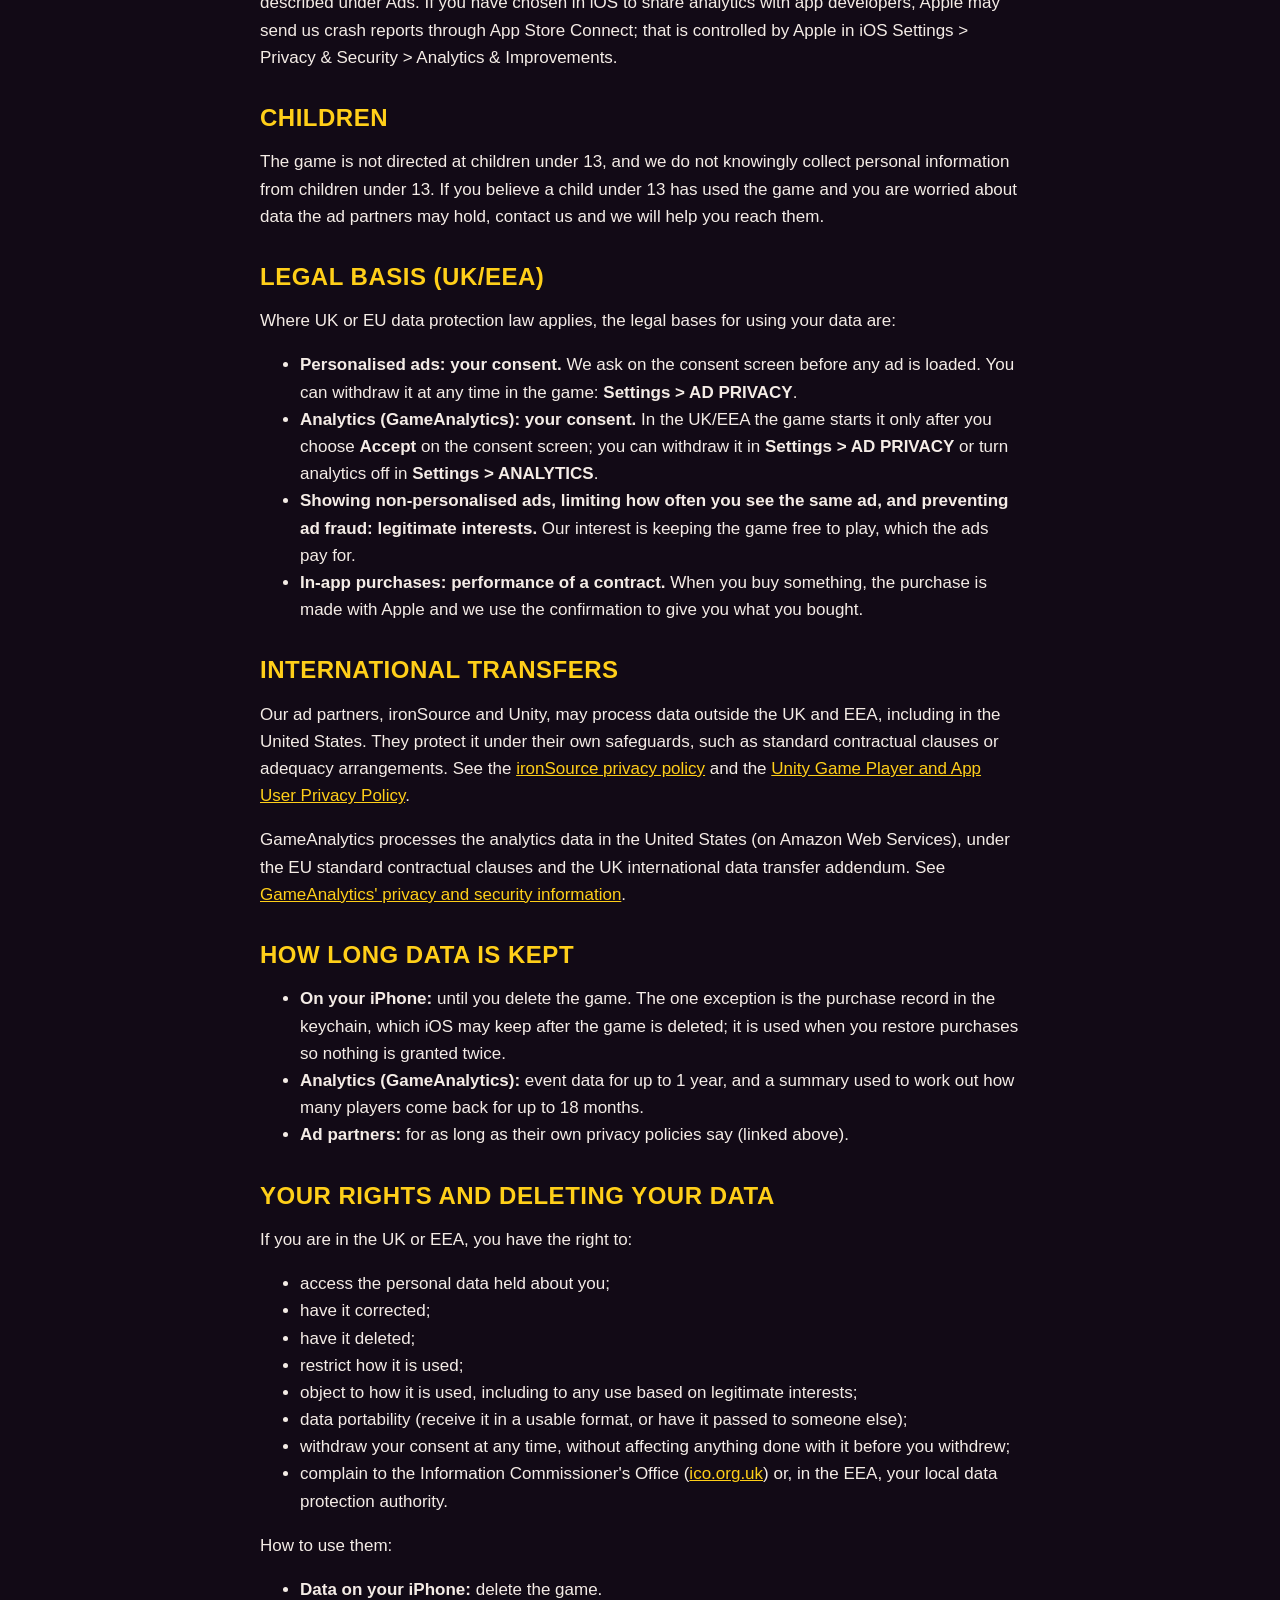
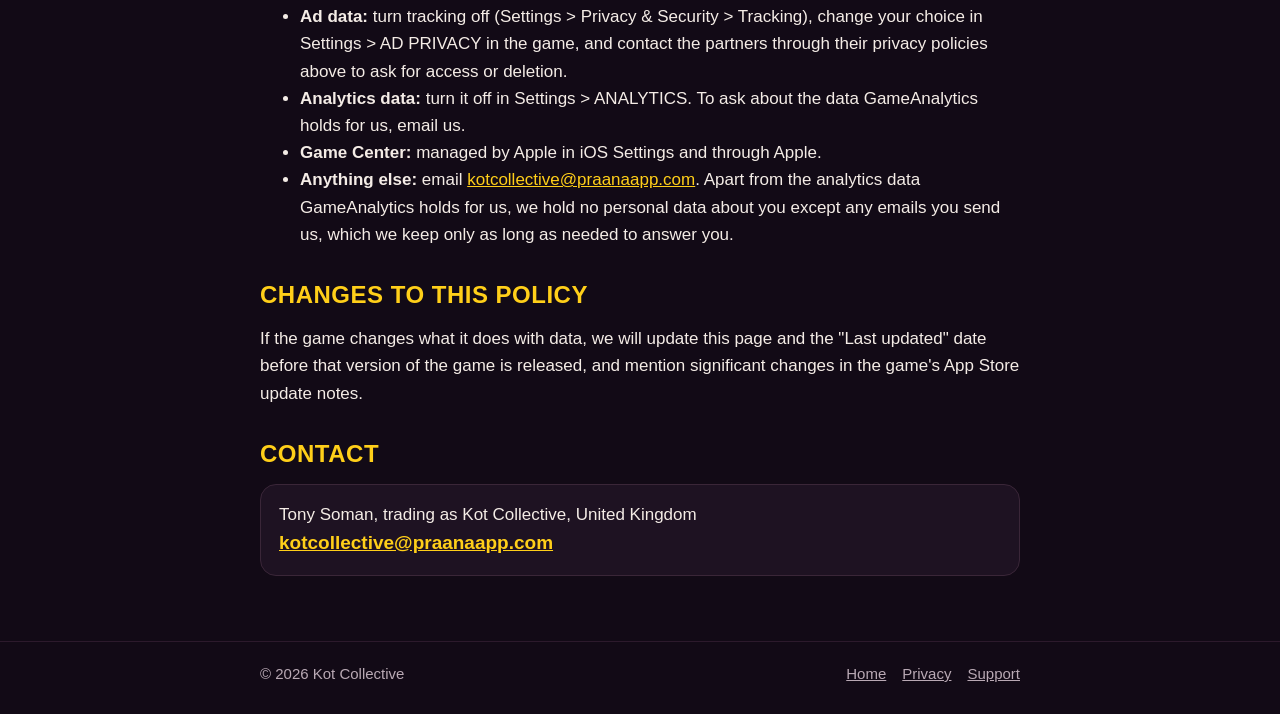
==== commit 42e5c7f0: "Privacy policy: in the UK/EEA analytics now runs on consent - the consent screen's answer decides it" ====
--- a/privacy/index.html
+++ b/privacy/index.html
@@ -20,7 +20,7 @@
   <div class="wrap">
     <h1>Privacy Policy</h1>
     <p class="lede">Last Words: Moto Crash, for iPhone.</p>
-    <p class="updated">Last updated: 12 October 2026</p>
+    <p class="updated">Last updated: 29 October 2026</p>
 
     <h2>Who we are</h2>
     <p>Last Words: Moto Crash ("the game") is made by Tony Soman, trading as Kot Collective, in the United Kingdom ("we", "us"). If you have a question about this policy or your data, email <a href="mailto:kotcollective@praanaapp.com">kotcollective@praanaapp.com</a>.</p>
@@ -59,7 +59,7 @@
     <p>After your first run, iOS asks whether the game may track you. If you tap <strong>Allow</strong>, the ad partners can read your advertising identifier to show you ads that are more relevant. If you tap <strong>Ask App Not to Track</strong>, they cannot read it, and the game works exactly the same. You can change this at any time in iOS <strong>Settings &gt; Privacy &amp; Security &gt; Tracking</strong>.</p>
 
     <h2>Ad consent in the UK and EEA</h2>
-    <p>If you are in the United Kingdom, the European Union, Iceland, Liechtenstein or Norway, the game asks you first, before any ad is loaded, whether our ad partners may use data from your device to show you more relevant ads. We also ask players in Switzerland, and anyone whose iPhone's region or time zone points to Europe or whose location we can't tell. If you choose <strong>Accept</strong>, ads can be personalised. If you choose <strong>No thanks</strong>, you get non-personalised ads only. Your answer is saved on your device and passed to our ad partners. You can change it at any time in the game: <strong>Settings &gt; AD PRIVACY</strong>.</p>
+    <p>If you are in the United Kingdom, the European Union, Iceland, Liechtenstein or Norway, the game asks you first, before any ad is loaded, whether our ad partners may use data from your device to show you more relevant ads. We also ask players in Switzerland, and anyone whose iPhone's region or time zone points to Europe or whose location we can't tell. If you choose <strong>Accept</strong>, ads can be personalised. If you choose <strong>No thanks</strong>, you get non-personalised ads only. The same answer decides analytics: if you choose <strong>No thanks</strong>, analytics is not started. Your answer is saved on your device and passed to our ad partners. You can change it at any time in the game: <strong>Settings &gt; AD PRIVACY</strong>.</p>
 
     <h2>In-app purchases</h2>
     <p>Purchases (such as Remove Ads) are made through Apple's App Store. Apple handles the payment; we never see your card or payment details. The game is told only which product you bought, so it can unlock it. <strong>Restore Purchases</strong> in Settings asks Apple for your past purchases. See <a href="https://www.apple.com/legal/privacy/">Apple's privacy policy</a>.</p>
@@ -81,7 +81,7 @@
     <p>Where UK or EU data protection law applies, the legal bases for using your data are:</p>
     <ul>
       <li><strong>Personalised ads: your consent.</strong> We ask on the consent screen before any ad is loaded. You can withdraw it at any time in the game: <strong>Settings &gt; AD PRIVACY</strong>.</li>
-      <li><strong>Analytics (GameAnalytics): legitimate interests.</strong> Our interest is seeing how the game is played so we can improve it. You can object at any time by turning it off in Settings &gt; ANALYTICS.</li>
+      <li><strong>Analytics (GameAnalytics): your consent.</strong> In the UK/EEA the game starts it only after you choose <strong>Accept</strong> on the consent screen; you can withdraw it in <strong>Settings &gt; AD PRIVACY</strong> or turn analytics off in <strong>Settings &gt; ANALYTICS</strong>.</li>
       <li><strong>Showing non-personalised ads, limiting how often you see the same ad, and preventing ad fraud: legitimate interests.</strong> Our interest is keeping the game free to play, which the ads pay for.</li>
       <li><strong>In-app purchases: performance of a contract.</strong> When you buy something, the purchase is made with Apple and we use the confirmation to give you what you bought.</li>
     </ul>
